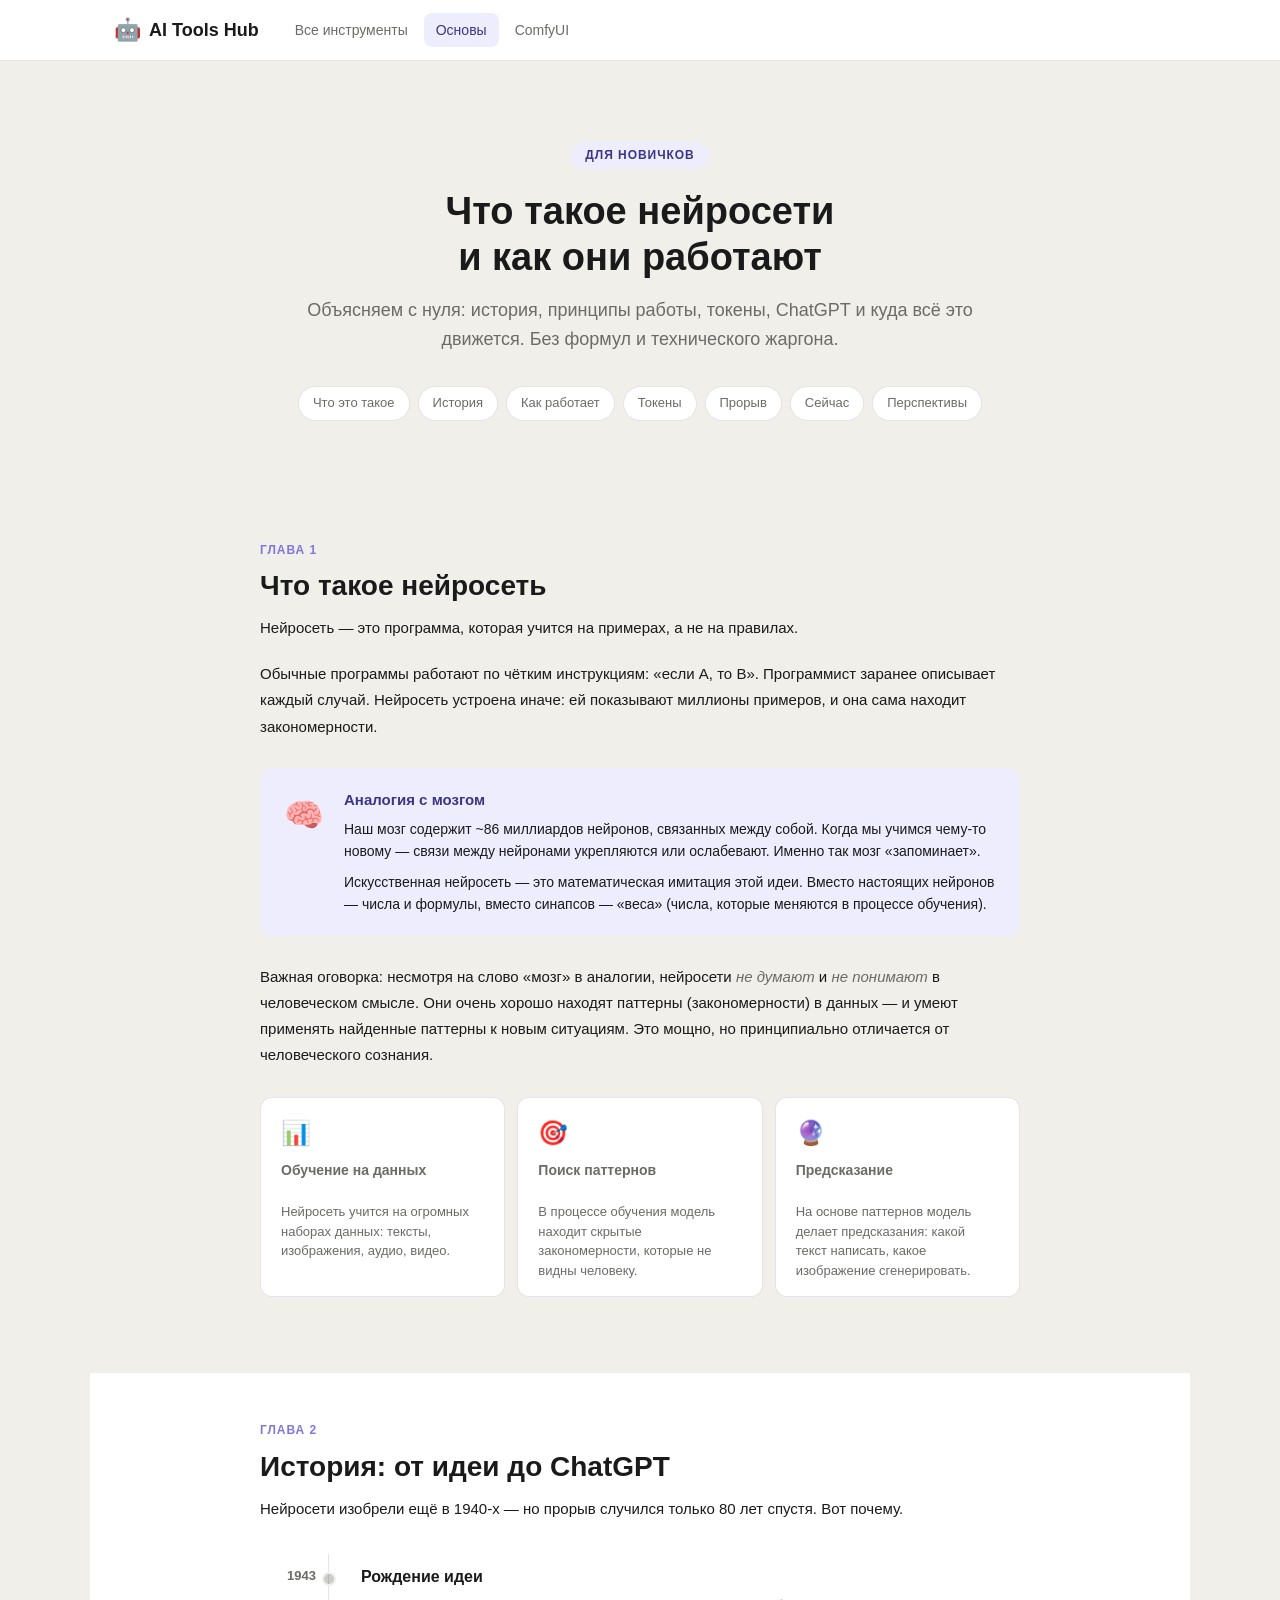
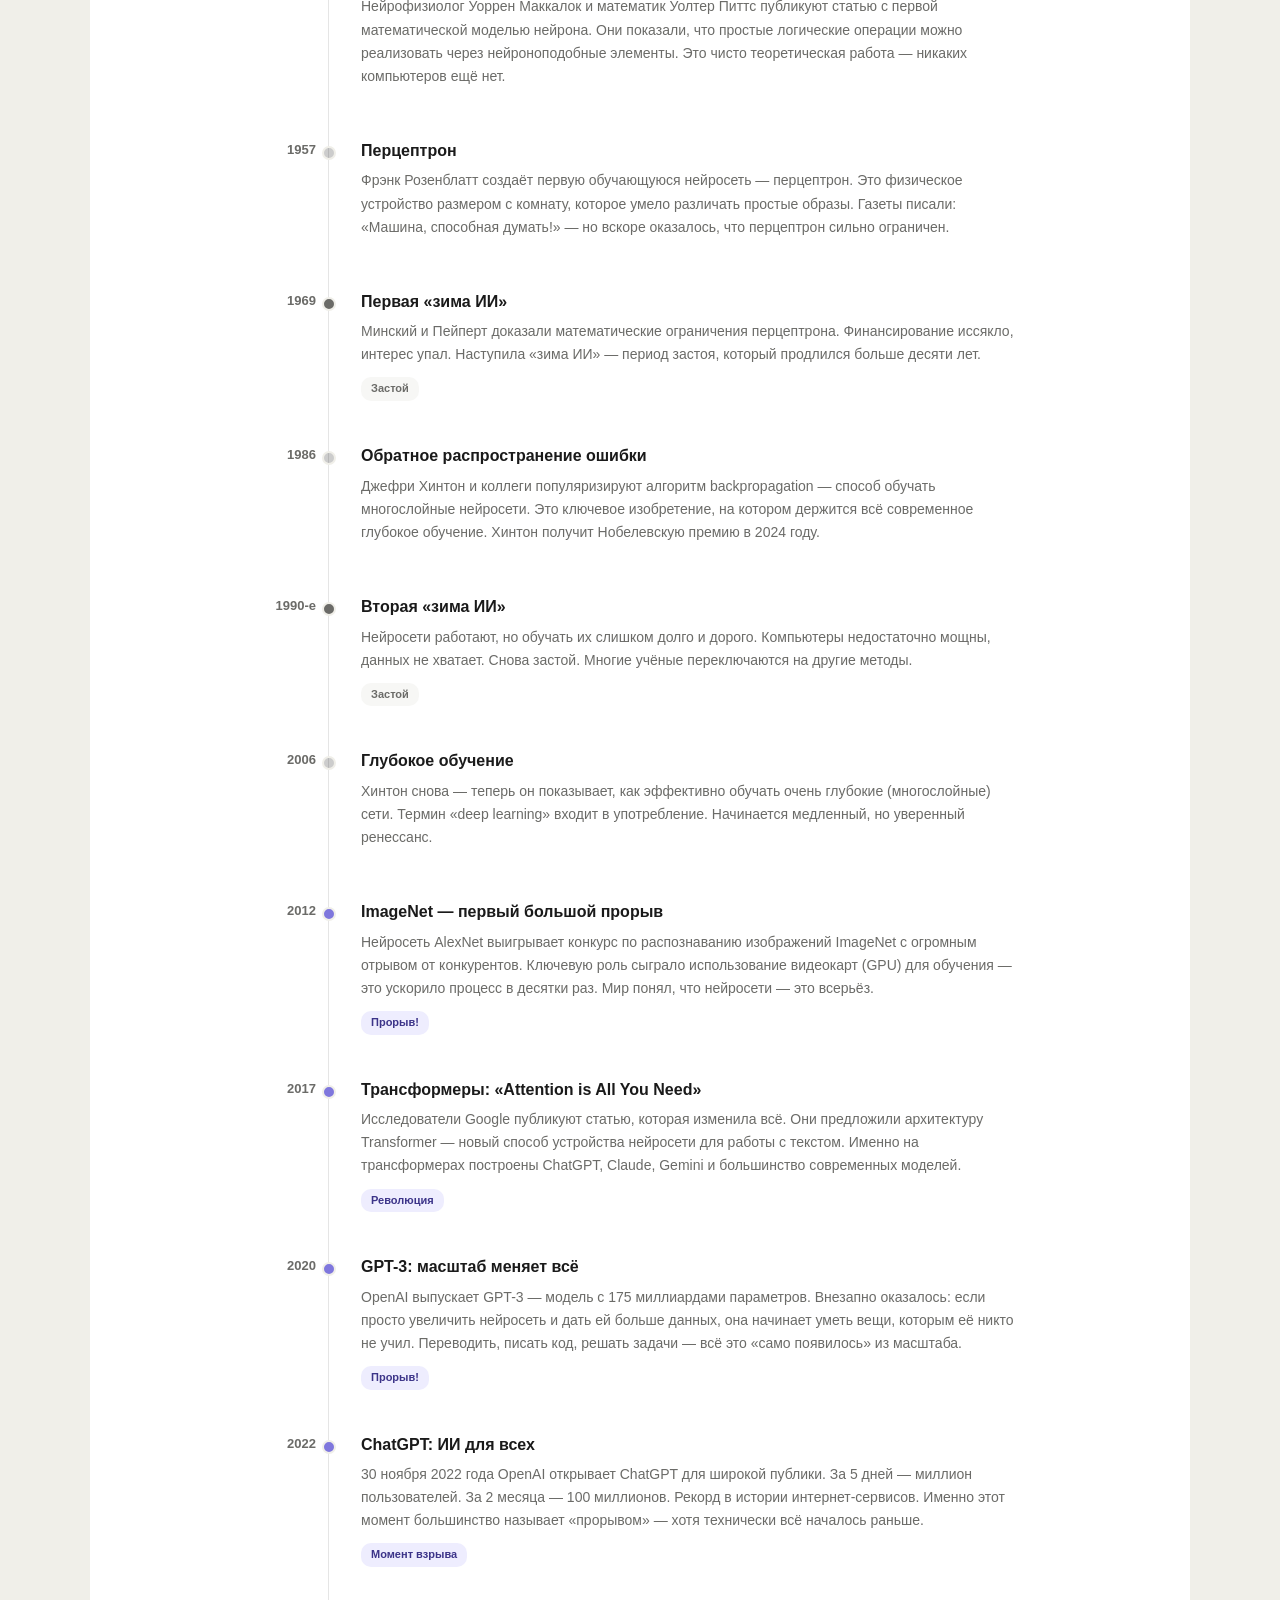
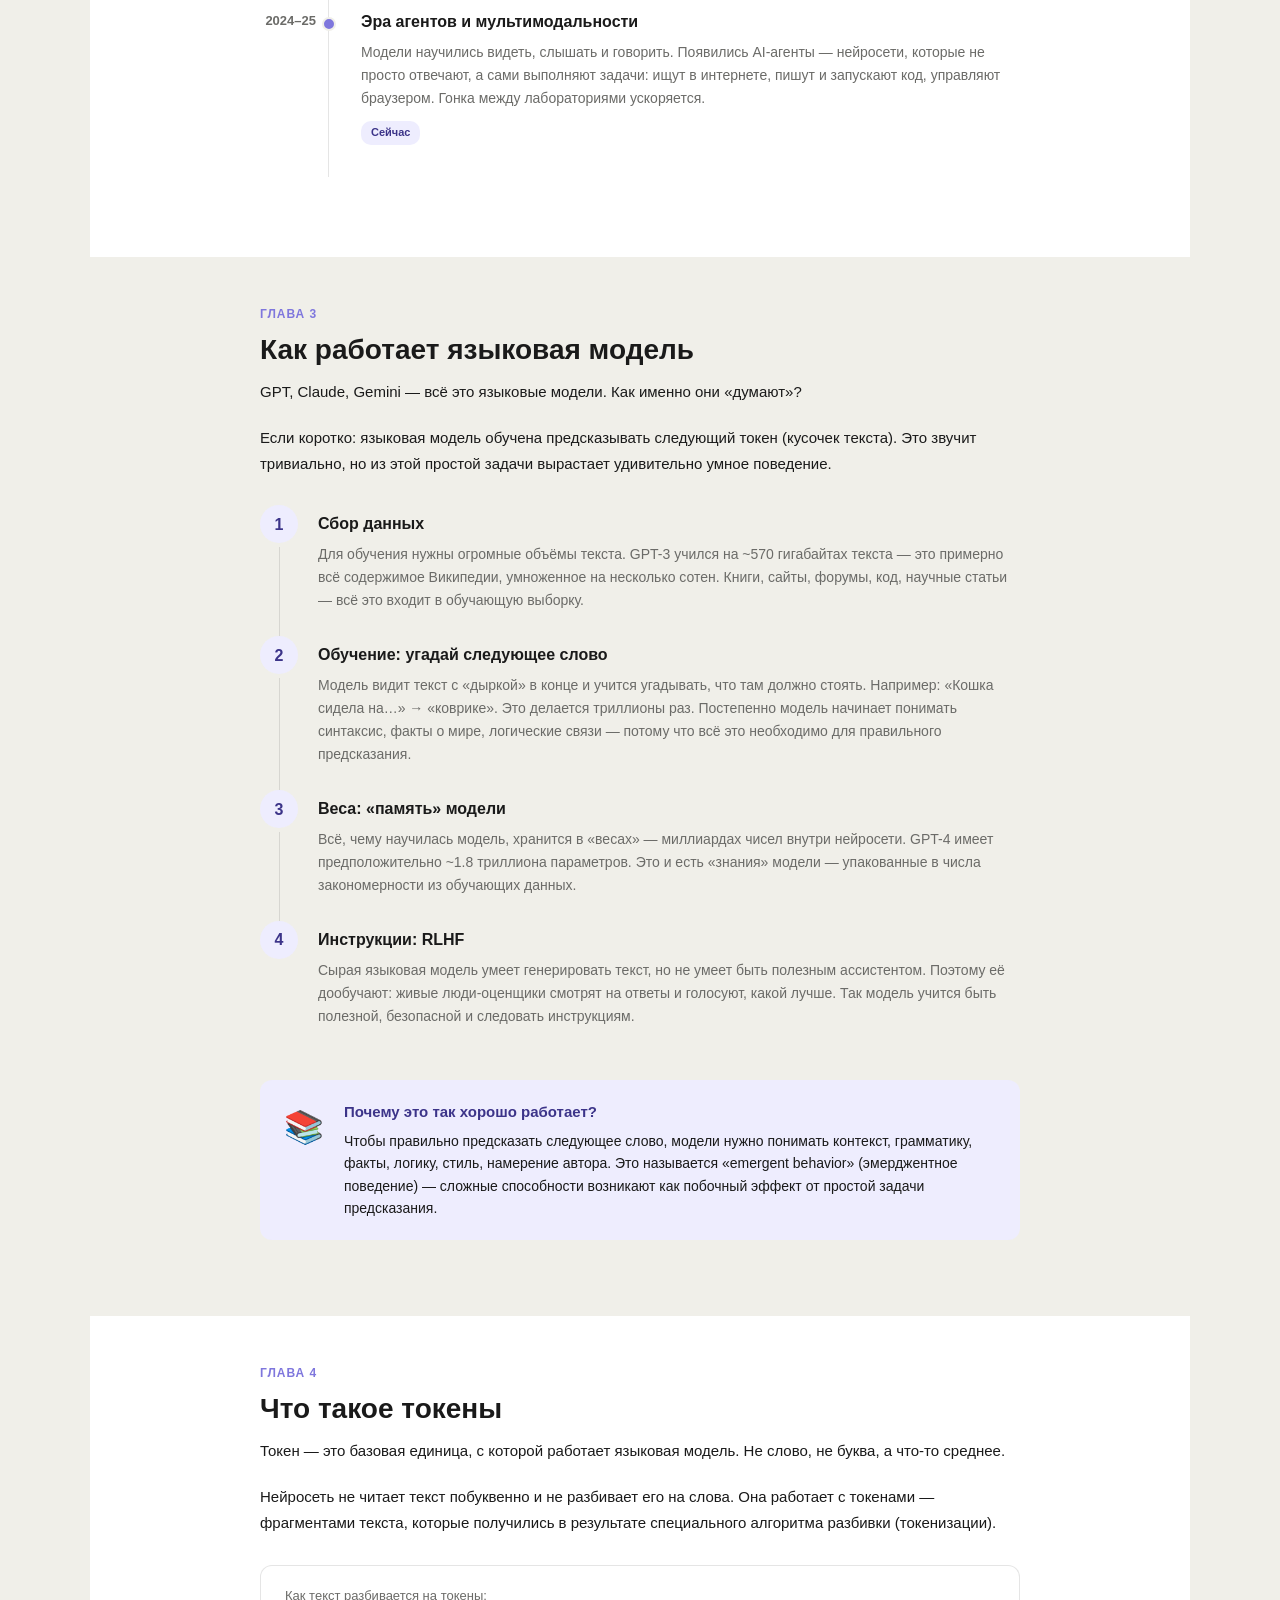
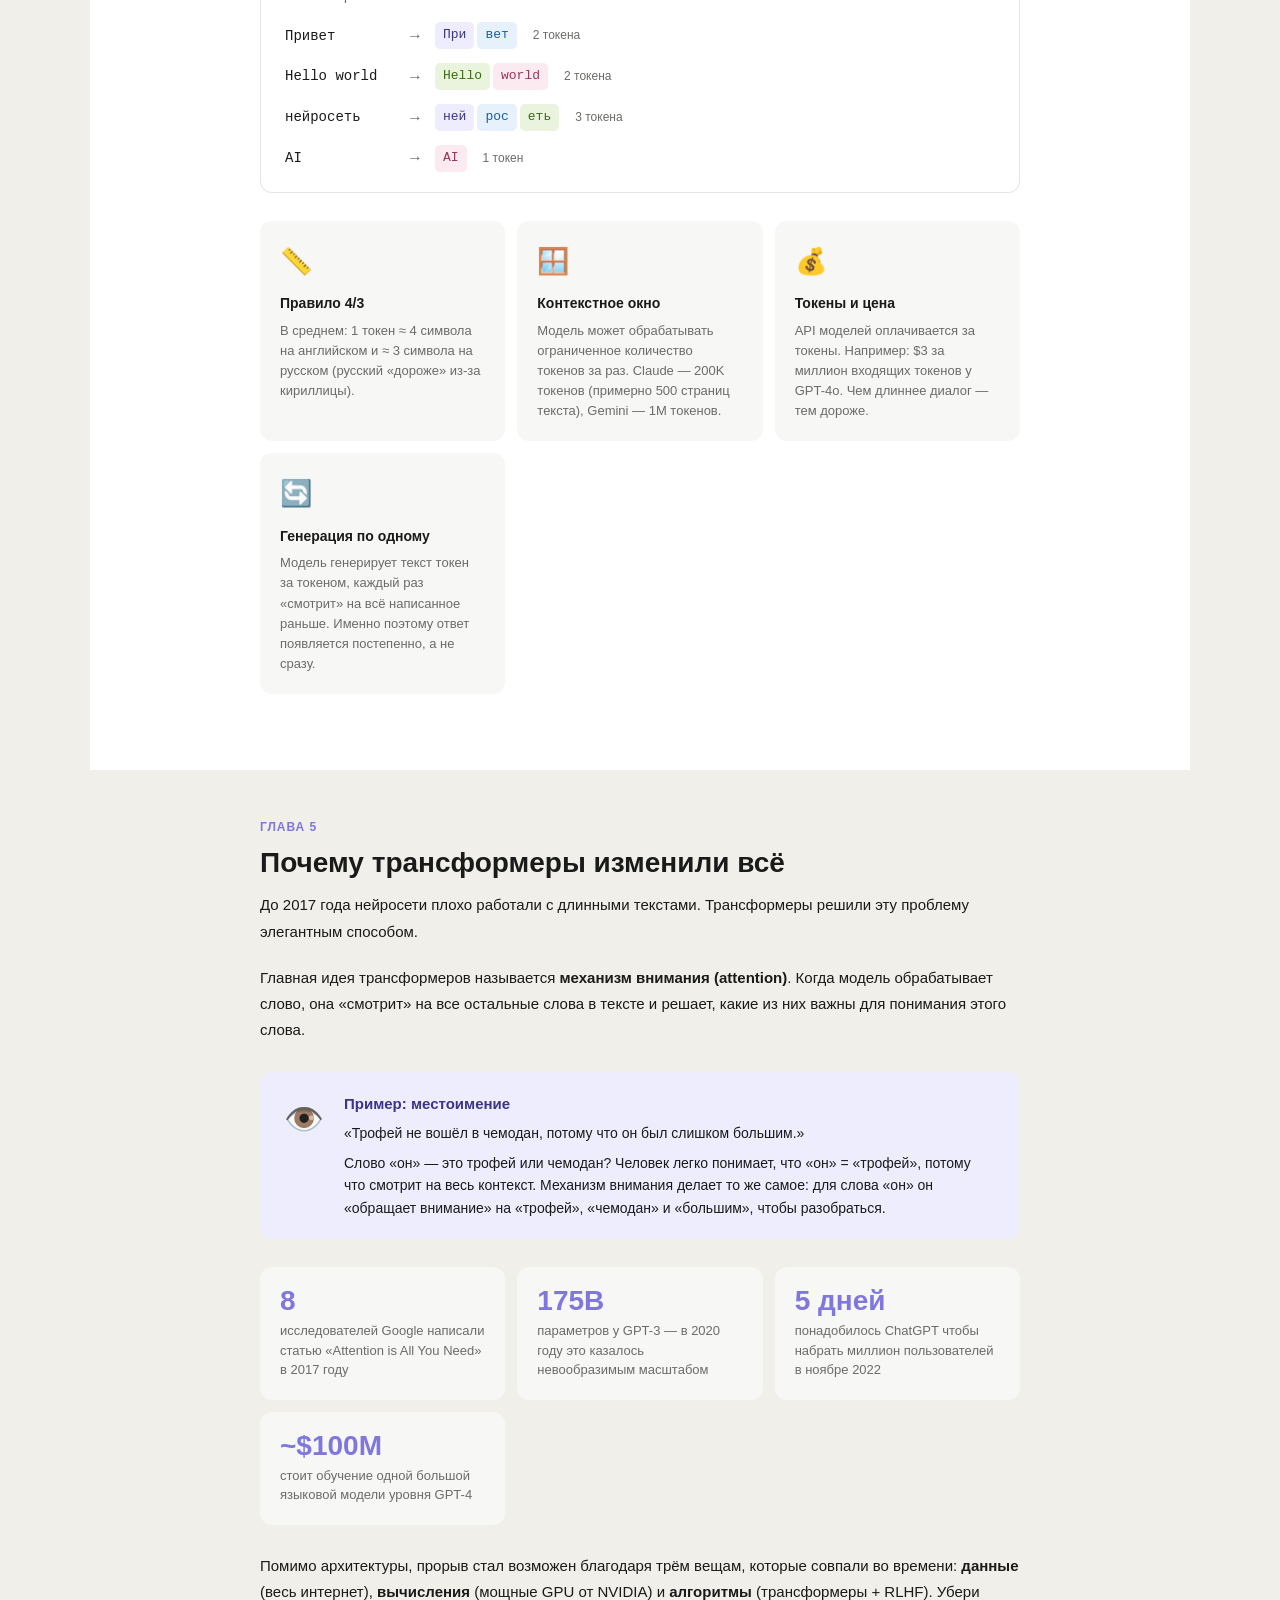
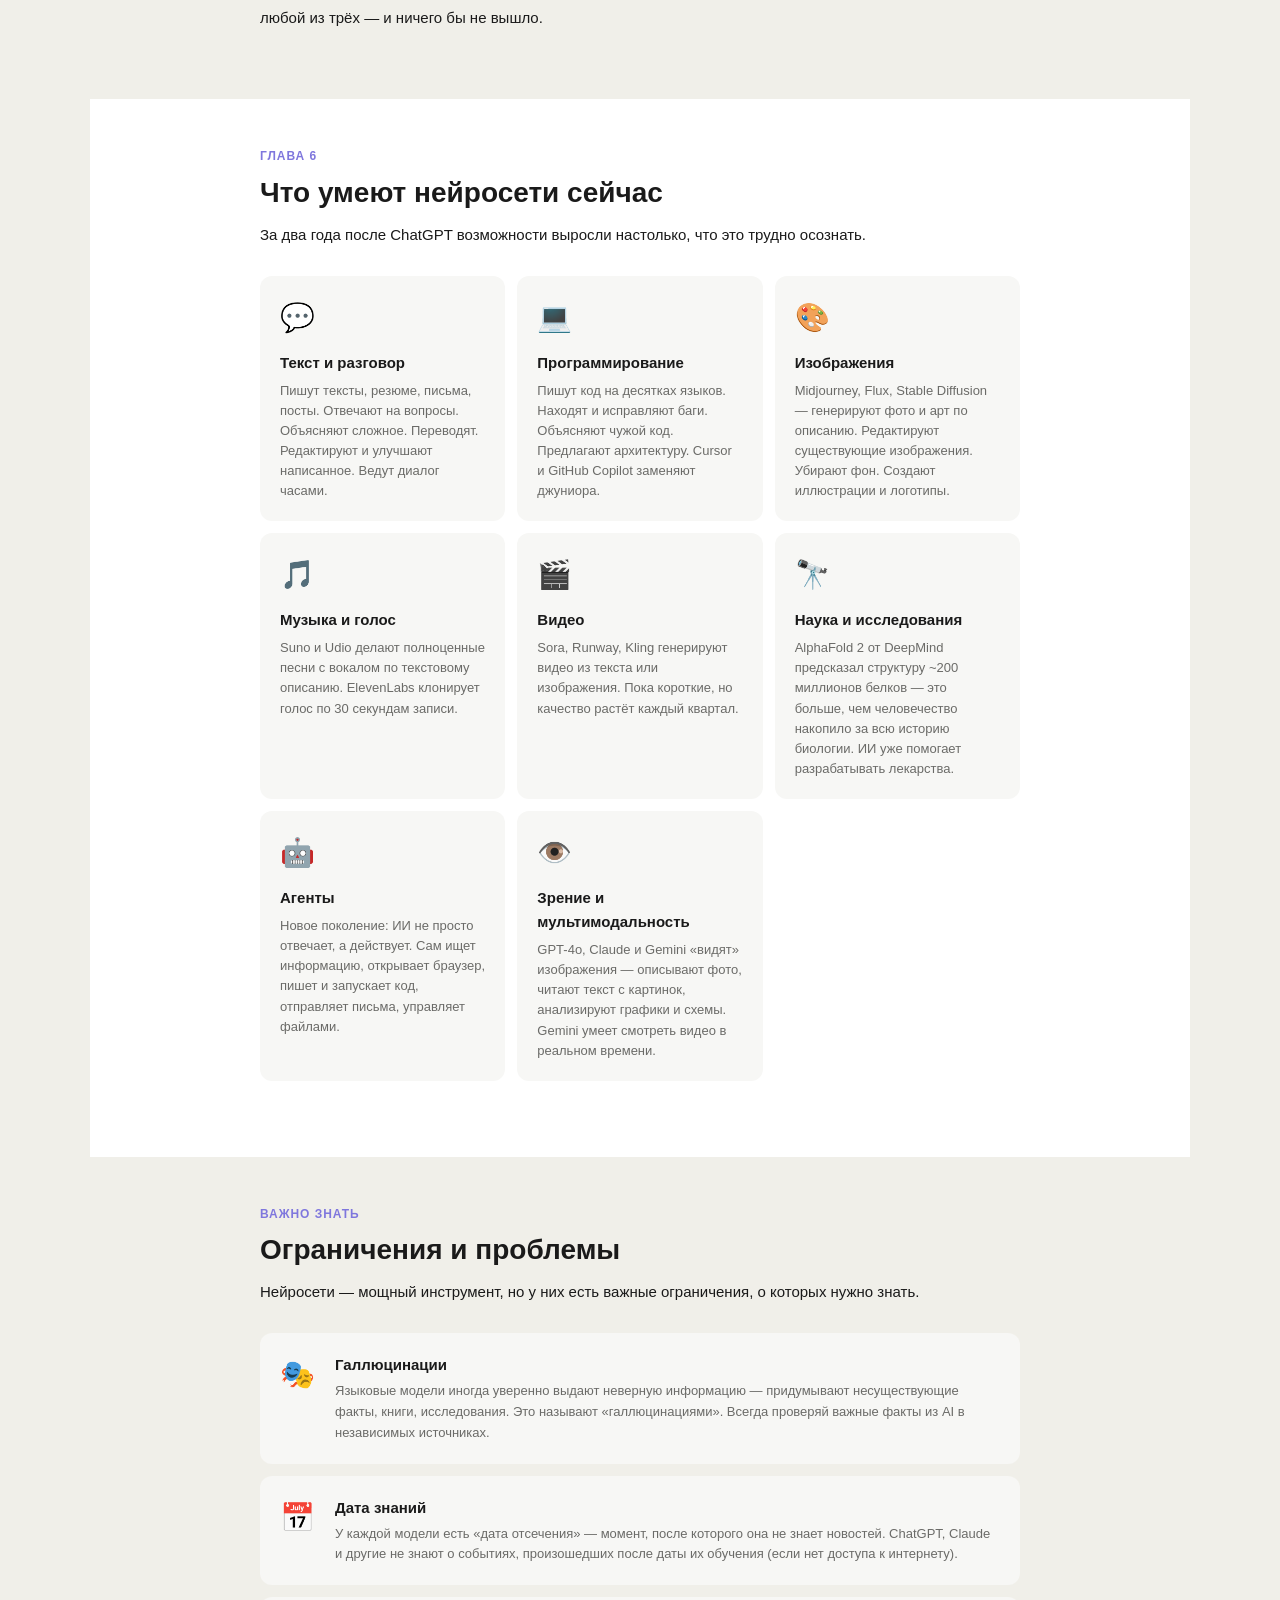
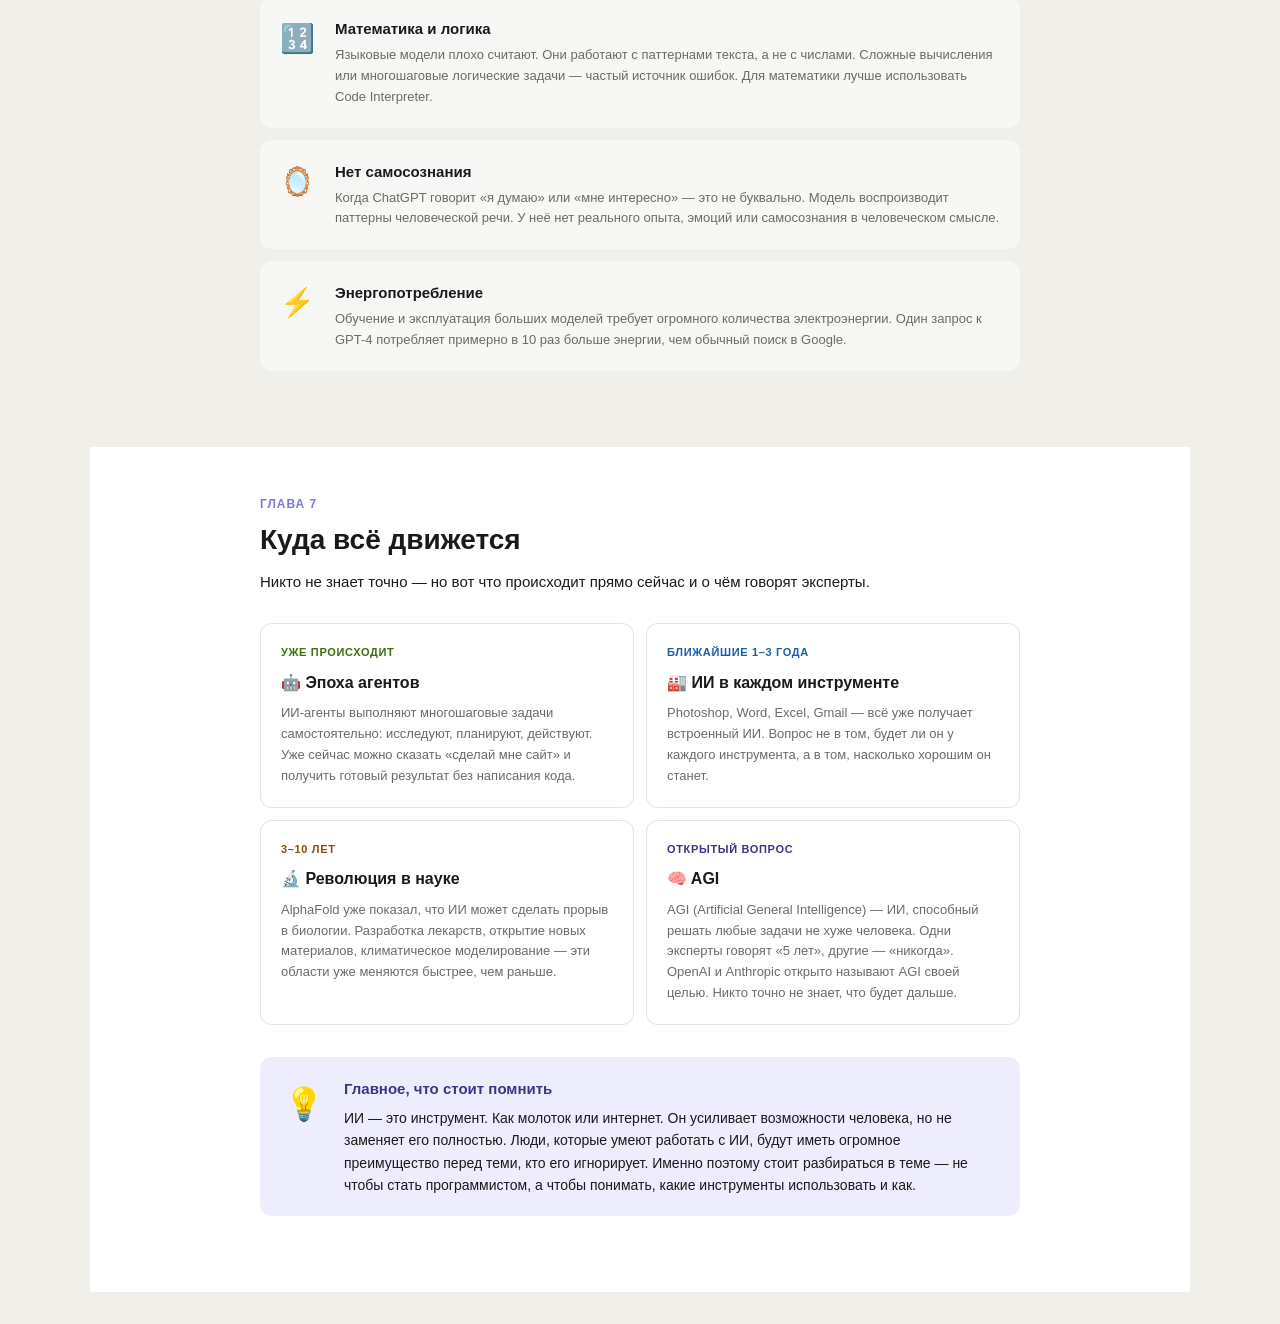
==== basics.html @ 37b0d973 "feat: раздел Основы нейросетей — история, токены, как работает, перспективы" ====
<!DOCTYPE html>
<html lang="ru">
<head>
  <meta charset="UTF-8">
  <meta name="viewport" content="width=device-width, initial-scale=1.0">
  <title>Основы нейросетей — для новичков | AI Tools Hub</title>
  <meta name="description" content="Что такое нейросети, как они работают, история AI и перспективы. Объясняем просто и понятно, без технического жаргона.">
  <link rel="stylesheet" href="css/style.css">
  <link rel="stylesheet" href="css/basics.css">
  <link rel="icon" href="data:image/svg+xml,<svg xmlns='http://www.w3.org/2000/svg' viewBox='0 0 100 100'><text y='.9em' font-size='90'>🤖</text></svg>">
</head>
<body>

<header class="site-header">
  <div class="header-inner">
    <a href="index.html" class="logo"><span>🤖</span> AI Tools Hub</a>
    <nav class="nav">
      <a href="index.html">Все инструменты</a>
      <a href="basics.html" class="active">Основы</a>
      <a href="comfyui.html">ComfyUI</a>
    </nav>
  </div>
</header>

<main class="page">

  <!-- Hero -->
  <div class="basics-hero">
    <div class="basics-hero-label">Для новичков</div>
    <h1>Что такое нейросети<br>и как они работают</h1>
    <p>Объясняем с нуля: история, принципы работы, токены, ChatGPT и куда всё это движется. Без формул и технического жаргона.</p>
    <div class="basics-hero-nav">
      <a href="#what">Что это такое</a>
      <a href="#history">История</a>
      <a href="#how">Как работает</a>
      <a href="#tokens">Токены</a>
      <a href="#breakthrough">Прорыв</a>
      <a href="#now">Сейчас</a>
      <a href="#future">Перспективы</a>
    </div>
  </div>

  <!-- Что такое нейросеть -->
  <section class="basics-section" id="what">
    <div class="basics-section-inner">
      <div class="section-eyebrow">Глава 1</div>
      <h2>Что такое нейросеть</h2>

      <p class="lead">Нейросеть — это программа, которая учится на примерах, а не на правилах.</p>

      <p>Обычные программы работают по чётким инструкциям: «если A, то B». Программист заранее описывает каждый случай. Нейросеть устроена иначе: ей показывают миллионы примеров, и она сама находит закономерности.</p>

      <div class="analogy-box">
        <div class="analogy-icon">🧠</div>
        <div>
          <strong>Аналогия с мозгом</strong>
          <p>Наш мозг содержит ~86 миллиардов нейронов, связанных между собой. Когда мы учимся чему-то новому — связи между нейронами укрепляются или ослабевают. Именно так мозг «запоминает».</p>
          <p>Искусственная нейросеть — это математическая имитация этой идеи. Вместо настоящих нейронов — числа и формулы, вместо синапсов — «веса» (числа, которые меняются в процессе обучения).</p>
        </div>
      </div>

      <p>Важная оговорка: несмотря на слово «мозг» в аналогии, нейросети <em>не думают</em> и <em>не понимают</em> в человеческом смысле. Они очень хорошо находят паттерны (закономерности) в данных — и умеют применять найденные паттерны к новым ситуациям. Это мощно, но принципиально отличается от человеческого сознания.</p>

      <div class="key-points">
        <div class="key-point">
          <span class="kp-icon">📊</span>
          <div><strong>Обучение на данных</strong><br>Нейросеть учится на огромных наборах данных: тексты, изображения, аудио, видео.</div>
        </div>
        <div class="key-point">
          <span class="kp-icon">🎯</span>
          <div><strong>Поиск паттернов</strong><br>В процессе обучения модель находит скрытые закономерности, которые не видны человеку.</div>
        </div>
        <div class="key-point">
          <span class="kp-icon">🔮</span>
          <div><strong>Предсказание</strong><br>На основе паттернов модель делает предсказания: какой текст написать, какое изображение сгенерировать.</div>
        </div>
      </div>
    </div>
  </section>

  <!-- История -->
  <section class="basics-section basics-section-alt" id="history">
    <div class="basics-section-inner">
      <div class="section-eyebrow">Глава 2</div>
      <h2>История: от идеи до ChatGPT</h2>
      <p class="lead">Нейросети изобрели ещё в 1940-х — но прорыв случился только 80 лет спустя. Вот почему.</p>

      <div class="timeline">

        <div class="tl-item">
          <div class="tl-year">1943</div>
          <div class="tl-dot"></div>
          <div class="tl-content">
            <h3>Рождение идеи</h3>
            <p>Нейрофизиолог Уоррен Маккалок и математик Уолтер Питтс публикуют статью с первой математической моделью нейрона. Они показали, что простые логические операции можно реализовать через нейроноподобные элементы. Это чисто теоретическая работа — никаких компьютеров ещё нет.</p>
          </div>
        </div>

        <div class="tl-item">
          <div class="tl-year">1957</div>
          <div class="tl-dot"></div>
          <div class="tl-content">
            <h3>Перцептрон</h3>
            <p>Фрэнк Розенблатт создаёт первую обучающуюся нейросеть — перцептрон. Это физическое устройство размером с комнату, которое умело различать простые образы. Газеты писали: «Машина, способная думать!» — но вскоре оказалось, что перцептрон сильно ограничен.</p>
          </div>
        </div>

        <div class="tl-item">
          <div class="tl-year">1969</div>
          <div class="tl-dot tl-dot-dark"></div>
          <div class="tl-content">
            <h3>Первая «зима ИИ»</h3>
            <p>Минский и Пейперт доказали математические ограничения перцептрона. Финансирование иссякло, интерес упал. Наступила «зима ИИ» — период застоя, который продлился больше десяти лет.</p>
            <div class="tl-badge tl-badge-dark">Застой</div>
          </div>
        </div>

        <div class="tl-item">
          <div class="tl-year">1986</div>
          <div class="tl-dot"></div>
          <div class="tl-content">
            <h3>Обратное распространение ошибки</h3>
            <p>Джефри Хинтон и коллеги популяризируют алгоритм backpropagation — способ обучать многослойные нейросети. Это ключевое изобретение, на котором держится всё современное глубокое обучение. Хинтон получит Нобелевскую премию в 2024 году.</p>
          </div>
        </div>

        <div class="tl-item">
          <div class="tl-year">1990-е</div>
          <div class="tl-dot tl-dot-dark"></div>
          <div class="tl-content">
            <h3>Вторая «зима ИИ»</h3>
            <p>Нейросети работают, но обучать их слишком долго и дорого. Компьютеры недостаточно мощны, данных не хватает. Снова застой. Многие учёные переключаются на другие методы.</p>
            <div class="tl-badge tl-badge-dark">Застой</div>
          </div>
        </div>

        <div class="tl-item">
          <div class="tl-year">2006</div>
          <div class="tl-dot"></div>
          <div class="tl-content">
            <h3>Глубокое обучение</h3>
            <p>Хинтон снова — теперь он показывает, как эффективно обучать очень глубокие (многослойные) сети. Термин «deep learning» входит в употребление. Начинается медленный, но уверенный ренессанс.</p>
          </div>
        </div>

        <div class="tl-item">
          <div class="tl-year">2012</div>
          <div class="tl-dot tl-dot-bright"></div>
          <div class="tl-content">
            <h3>ImageNet — первый большой прорыв</h3>
            <p>Нейросеть AlexNet выигрывает конкурс по распознаванию изображений ImageNet с огромным отрывом от конкурентов. Ключевую роль сыграло использование видеокарт (GPU) для обучения — это ускорило процесс в десятки раз. Мир понял, что нейросети — это всерьёз.</p>
            <div class="tl-badge tl-badge-bright">Прорыв!</div>
          </div>
        </div>

        <div class="tl-item">
          <div class="tl-year">2017</div>
          <div class="tl-dot tl-dot-bright"></div>
          <div class="tl-content">
            <h3>Трансформеры: «Attention is All You Need»</h3>
            <p>Исследователи Google публикуют статью, которая изменила всё. Они предложили архитектуру Transformer — новый способ устройства нейросети для работы с текстом. Именно на трансформерах построены ChatGPT, Claude, Gemini и большинство современных моделей.</p>
            <div class="tl-badge tl-badge-bright">Революция</div>
          </div>
        </div>

        <div class="tl-item">
          <div class="tl-year">2020</div>
          <div class="tl-dot tl-dot-bright"></div>
          <div class="tl-content">
            <h3>GPT-3: масштаб меняет всё</h3>
            <p>OpenAI выпускает GPT-3 — модель с 175 миллиардами параметров. Внезапно оказалось: если просто увеличить нейросеть и дать ей больше данных, она начинает уметь вещи, которым её никто не учил. Переводить, писать код, решать задачи — всё это «само появилось» из масштаба.</p>
            <div class="tl-badge tl-badge-bright">Прорыв!</div>
          </div>
        </div>

        <div class="tl-item">
          <div class="tl-year">2022</div>
          <div class="tl-dot tl-dot-bright"></div>
          <div class="tl-content">
            <h3>ChatGPT: ИИ для всех</h3>
            <p>30 ноября 2022 года OpenAI открывает ChatGPT для широкой публики. За 5 дней — миллион пользователей. За 2 месяца — 100 миллионов. Рекорд в истории интернет-сервисов. Именно этот момент большинство называет «прорывом» — хотя технически всё началось раньше.</p>
            <div class="tl-badge tl-badge-bright">Момент взрыва</div>
          </div>
        </div>

        <div class="tl-item">
          <div class="tl-year">2024–25</div>
          <div class="tl-dot tl-dot-bright"></div>
          <div class="tl-content">
            <h3>Эра агентов и мультимодальности</h3>
            <p>Модели научились видеть, слышать и говорить. Появились AI-агенты — нейросети, которые не просто отвечают, а сами выполняют задачи: ищут в интернете, пишут и запускают код, управляют браузером. Гонка между лабораториями ускоряется.</p>
            <div class="tl-badge tl-badge-bright">Сейчас</div>
          </div>
        </div>

      </div>
    </div>
  </section>

  <!-- Как работает -->
  <section class="basics-section" id="how">
    <div class="basics-section-inner">
      <div class="section-eyebrow">Глава 3</div>
      <h2>Как работает языковая модель</h2>
      <p class="lead">GPT, Claude, Gemini — всё это языковые модели. Как именно они «думают»?</p>

      <p>Если коротко: языковая модель обучена предсказывать следующий токен (кусочек текста). Это звучит тривиально, но из этой простой задачи вырастает удивительно умное поведение.</p>

      <div class="how-steps">
        <div class="how-step">
          <div class="how-step-num">1</div>
          <div class="how-step-body">
            <h3>Сбор данных</h3>
            <p>Для обучения нужны огромные объёмы текста. GPT-3 учился на ~570 гигабайтах текста — это примерно всё содержимое Википедии, умноженное на несколько сотен. Книги, сайты, форумы, код, научные статьи — всё это входит в обучающую выборку.</p>
          </div>
        </div>
        <div class="how-step">
          <div class="how-step-num">2</div>
          <div class="how-step-body">
            <h3>Обучение: угадай следующее слово</h3>
            <p>Модель видит текст с «дыркой» в конце и учится угадывать, что там должно стоять. Например: «Кошка сидела на…» → «коврике». Это делается триллионы раз. Постепенно модель начинает понимать синтаксис, факты о мире, логические связи — потому что всё это необходимо для правильного предсказания.</p>
          </div>
        </div>
        <div class="how-step">
          <div class="how-step-num">3</div>
          <div class="how-step-body">
            <h3>Веса: «память» модели</h3>
            <p>Всё, чему научилась модель, хранится в «весах» — миллиардах чисел внутри нейросети. GPT-4 имеет предположительно ~1.8 триллиона параметров. Это и есть «знания» модели — упакованные в числа закономерности из обучающих данных.</p>
          </div>
        </div>
        <div class="how-step">
          <div class="how-step-num">4</div>
          <div class="how-step-body">
            <h3>Инструкции: RLHF</h3>
            <p>Сырая языковая модель умеет генерировать текст, но не умеет быть полезным ассистентом. Поэтому её дообучают: живые люди-оценщики смотрят на ответы и голосуют, какой лучше. Так модель учится быть полезной, безопасной и следовать инструкциям.</p>
          </div>
        </div>
      </div>

      <div class="analogy-box">
        <div class="analogy-icon">📚</div>
        <div>
          <strong>Почему это так хорошо работает?</strong>
          <p>Чтобы правильно предсказать следующее слово, модели нужно понимать контекст, грамматику, факты, логику, стиль, намерение автора. Это называется «emergent behavior» (эмерджентное поведение) — сложные способности возникают как побочный эффект от простой задачи предсказания.</p>
        </div>
      </div>
    </div>
  </section>

  <!-- Токены -->
  <section class="basics-section basics-section-alt" id="tokens">
    <div class="basics-section-inner">
      <div class="section-eyebrow">Глава 4</div>
      <h2>Что такое токены</h2>
      <p class="lead">Токен — это базовая единица, с которой работает языковая модель. Не слово, не буква, а что-то среднее.</p>

      <p>Нейросеть не читает текст побуквенно и не разбивает его на слова. Она работает с токенами — фрагментами текста, которые получились в результате специального алгоритма разбивки (токенизации).</p>

      <div class="token-demo">
        <div class="token-demo-label">Как текст разбивается на токены:</div>
        <div class="token-examples">
          <div class="token-example">
            <div class="token-text">Привет</div>
            <div class="token-arrow">→</div>
            <div class="tokens-row">
              <span class="token t1">При</span><span class="token t2">вет</span>
            </div>
            <div class="token-count">2 токена</div>
          </div>
          <div class="token-example">
            <div class="token-text">Hello world</div>
            <div class="token-arrow">→</div>
            <div class="tokens-row">
              <span class="token t3">Hello</span><span class="token t4"> world</span>
            </div>
            <div class="token-count">2 токена</div>
          </div>
          <div class="token-example">
            <div class="token-text">нейросеть</div>
            <div class="token-arrow">→</div>
            <div class="tokens-row">
              <span class="token t1">ней</span><span class="token t2">рос</span><span class="token t3">еть</span>
            </div>
            <div class="token-count">3 токена</div>
          </div>
          <div class="token-example">
            <div class="token-text">AI</div>
            <div class="token-arrow">→</div>
            <div class="tokens-row">
              <span class="token t4">AI</span>
            </div>
            <div class="token-count">1 токен</div>
          </div>
        </div>
      </div>

      <div class="facts-grid">
        <div class="fact-card">
          <div class="fact-icon">📏</div>
          <h3>Правило 4/3</h3>
          <p>В среднем: 1 токен ≈ 4 символа на английском и ≈ 3 символа на русском (русский «дороже» из-за кириллицы).</p>
        </div>
        <div class="fact-card">
          <div class="fact-icon">🪟</div>
          <h3>Контекстное окно</h3>
          <p>Модель может обрабатывать ограниченное количество токенов за раз. Claude — 200K токенов (примерно 500 страниц текста), Gemini — 1M токенов.</p>
        </div>
        <div class="fact-card">
          <div class="fact-icon">💰</div>
          <h3>Токены и цена</h3>
          <p>API моделей оплачивается за токены. Например: $3 за миллион входящих токенов у GPT-4o. Чем длиннее диалог — тем дороже.</p>
        </div>
        <div class="fact-card">
          <div class="fact-icon">🔄</div>
          <h3>Генерация по одному</h3>
          <p>Модель генерирует текст токен за токеном, каждый раз «смотрит» на всё написанное раньше. Именно поэтому ответ появляется постепенно, а не сразу.</p>
        </div>
      </div>
    </div>
  </section>

  <!-- Прорыв: трансформеры -->
  <section class="basics-section" id="breakthrough">
    <div class="basics-section-inner">
      <div class="section-eyebrow">Глава 5</div>
      <h2>Почему трансформеры изменили всё</h2>
      <p class="lead">До 2017 года нейросети плохо работали с длинными текстами. Трансформеры решили эту проблему элегантным способом.</p>

      <p>Главная идея трансформеров называется <strong>механизм внимания (attention)</strong>. Когда модель обрабатывает слово, она «смотрит» на все остальные слова в тексте и решает, какие из них важны для понимания этого слова.</p>

      <div class="analogy-box">
        <div class="analogy-icon">👁️</div>
        <div>
          <strong>Пример: местоимение</strong>
          <p>«Трофей не вошёл в чемодан, потому что он был слишком большим.»</p>
          <p>Слово «он» — это трофей или чемодан? Человек легко понимает, что «он» = «трофей», потому что смотрит на весь контекст. Механизм внимания делает то же самое: для слова «он» он «обращает внимание» на «трофей», «чемодан» и «большим», чтобы разобраться.</p>
        </div>
      </div>

      <div class="breakthrough-facts">
        <div class="bf-item">
          <span class="bf-num">8</span>
          <span class="bf-label">исследователей Google написали статью «Attention is All You Need» в 2017 году</span>
        </div>
        <div class="bf-item">
          <span class="bf-num">175B</span>
          <span class="bf-label">параметров у GPT-3 — в 2020 году это казалось невообразимым масштабом</span>
        </div>
        <div class="bf-item">
          <span class="bf-num">5 дней</span>
          <span class="bf-label">понадобилось ChatGPT чтобы набрать миллион пользователей в ноябре 2022</span>
        </div>
        <div class="bf-item">
          <span class="bf-num">~$100M</span>
          <span class="bf-label">стоит обучение одной большой языковой модели уровня GPT-4</span>
        </div>
      </div>

      <p>Помимо архитектуры, прорыв стал возможен благодаря трём вещам, которые совпали во времени: <strong>данные</strong> (весь интернет), <strong>вычисления</strong> (мощные GPU от NVIDIA) и <strong>алгоритмы</strong> (трансформеры + RLHF). Убери любой из трёх — и ничего бы не вышло.</p>
    </div>
  </section>

  <!-- Сейчас -->
  <section class="basics-section basics-section-alt" id="now">
    <div class="basics-section-inner">
      <div class="section-eyebrow">Глава 6</div>
      <h2>Что умеют нейросети сейчас</h2>
      <p class="lead">За два года после ChatGPT возможности выросли настолько, что это трудно осознать.</p>

      <div class="capabilities-grid">
        <div class="capability-card">
          <div class="cap-icon">💬</div>
          <h3>Текст и разговор</h3>
          <p>Пишут тексты, резюме, письма, посты. Отвечают на вопросы. Объясняют сложное. Переводят. Редактируют и улучшают написанное. Ведут диалог часами.</p>
        </div>
        <div class="capability-card">
          <div class="cap-icon">💻</div>
          <h3>Программирование</h3>
          <p>Пишут код на десятках языков. Находят и исправляют баги. Объясняют чужой код. Предлагают архитектуру. Cursor и GitHub Copilot заменяют джуниора.</p>
        </div>
        <div class="capability-card">
          <div class="cap-icon">🎨</div>
          <h3>Изображения</h3>
          <p>Midjourney, Flux, Stable Diffusion — генерируют фото и арт по описанию. Редактируют существующие изображения. Убирают фон. Создают иллюстрации и логотипы.</p>
        </div>
        <div class="capability-card">
          <div class="cap-icon">🎵</div>
          <h3>Музыка и голос</h3>
          <p>Suno и Udio делают полноценные песни с вокалом по текстовому описанию. ElevenLabs клонирует голос по 30 секундам записи.</p>
        </div>
        <div class="capability-card">
          <div class="cap-icon">🎬</div>
          <h3>Видео</h3>
          <p>Sora, Runway, Kling генерируют видео из текста или изображения. Пока короткие, но качество растёт каждый квартал.</p>
        </div>
        <div class="capability-card">
          <div class="cap-icon">🔭</div>
          <h3>Наука и исследования</h3>
          <p>AlphaFold 2 от DeepMind предсказал структуру ~200 миллионов белков — это больше, чем человечество накопило за всю историю биологии. ИИ уже помогает разрабатывать лекарства.</p>
        </div>
        <div class="capability-card">
          <div class="cap-icon">🤖</div>
          <h3>Агенты</h3>
          <p>Новое поколение: ИИ не просто отвечает, а действует. Сам ищет информацию, открывает браузер, пишет и запускает код, отправляет письма, управляет файлами.</p>
        </div>
        <div class="capability-card">
          <div class="cap-icon">👁️</div>
          <h3>Зрение и мультимодальность</h3>
          <p>GPT-4o, Claude и Gemini «видят» изображения — описывают фото, читают текст с картинок, анализируют графики и схемы. Gemini умеет смотреть видео в реальном времени.</p>
        </div>
      </div>
    </div>
  </section>

  <!-- Ограничения -->
  <section class="basics-section" id="limits">
    <div class="basics-section-inner">
      <div class="section-eyebrow">Важно знать</div>
      <h2>Ограничения и проблемы</h2>
      <p class="lead">Нейросети — мощный инструмент, но у них есть важные ограничения, о которых нужно знать.</p>

      <div class="limits-list">
        <div class="limit-item">
          <div class="limit-icon">🎭</div>
          <div>
            <h3>Галлюцинации</h3>
            <p>Языковые модели иногда уверенно выдают неверную информацию — придумывают несуществующие факты, книги, исследования. Это называют «галлюцинациями». Всегда проверяй важные факты из AI в независимых источниках.</p>
          </div>
        </div>
        <div class="limit-item">
          <div class="limit-icon">📅</div>
          <div>
            <h3>Дата знаний</h3>
            <p>У каждой модели есть «дата отсечения» — момент, после которого она не знает новостей. ChatGPT, Claude и другие не знают о событиях, произошедших после даты их обучения (если нет доступа к интернету).</p>
          </div>
        </div>
        <div class="limit-item">
          <div class="limit-icon">🔢</div>
          <div>
            <h3>Математика и логика</h3>
            <p>Языковые модели плохо считают. Они работают с паттернами текста, а не с числами. Сложные вычисления или многошаговые логические задачи — частый источник ошибок. Для математики лучше использовать Code Interpreter.</p>
          </div>
        </div>
        <div class="limit-item">
          <div class="limit-icon">🪞</div>
          <div>
            <h3>Нет самосознания</h3>
            <p>Когда ChatGPT говорит «я думаю» или «мне интересно» — это не буквально. Модель воспроизводит паттерны человеческой речи. У неё нет реального опыта, эмоций или самосознания в человеческом смысле.</p>
          </div>
        </div>
        <div class="limit-item">
          <div class="limit-icon">⚡</div>
          <div>
            <h3>Энергопотребление</h3>
            <p>Обучение и эксплуатация больших моделей требует огромного количества электроэнергии. Один запрос к GPT-4 потребляет примерно в 10 раз больше энергии, чем обычный поиск в Google.</p>
          </div>
        </div>
      </div>
    </div>
  </section>

  <!-- Перспективы -->
  <section class="basics-section basics-section-alt" id="future">
    <div class="basics-section-inner">
      <div class="section-eyebrow">Глава 7</div>
      <h2>Куда всё движется</h2>
      <p class="lead">Никто не знает точно — но вот что происходит прямо сейчас и о чём говорят эксперты.</p>

      <div class="future-grid">
        <div class="future-card future-now">
          <div class="future-label">Уже происходит</div>
          <h3>🤖 Эпоха агентов</h3>
          <p>ИИ-агенты выполняют многошаговые задачи самостоятельно: исследуют, планируют, действуют. Уже сейчас можно сказать «сделай мне сайт» и получить готовый результат без написания кода.</p>
        </div>
        <div class="future-card future-near">
          <div class="future-label">Ближайшие 1–3 года</div>
          <h3>🏭 ИИ в каждом инструменте</h3>
          <p>Photoshop, Word, Excel, Gmail — всё уже получает встроенный ИИ. Вопрос не в том, будет ли он у каждого инструмента, а в том, насколько хорошим он станет.</p>
        </div>
        <div class="future-card future-mid">
          <div class="future-label">3–10 лет</div>
          <h3>🔬 Революция в науке</h3>
          <p>AlphaFold уже показал, что ИИ может сделать прорыв в биологии. Разработка лекарств, открытие новых материалов, климатическое моделирование — эти области уже меняются быстрее, чем раньше.</p>
        </div>
        <div class="future-card future-unknown">
          <div class="future-label">Открытый вопрос</div>
          <h3>🧠 AGI</h3>
          <p>AGI (Artificial General Intelligence) — ИИ, способный решать любые задачи не хуже человека. Одни эксперты говорят «5 лет», другие — «никогда». OpenAI и Anthropic открыто называют AGI своей целью. Никто точно не знает, что будет дальше.</p>
        </div>
      </div>

      <div class="analogy-box" style="margin-top:2rem">
        <div class="analogy-icon">💡</div>
        <div>
          <strong>Главное, что стоит помнить</strong>
          <p>ИИ — это инструмент. Как молоток или интернет. Он усиливает возможности человека, но не заменяет его полностью. Люди, которые умеют работать с ИИ, будут иметь огромное преимущество перед теми, кто его игнорирует. Именно поэтому стоит разбираться в теме — не чтобы стать программистом, а чтобы понимать, какие инструменты использовать и как.</p>
        </div>
      </div>

    </div>
  </section>

</main>

</body>
</html>
---- css/style.css ----
:root {
  --color-bg: #ffffff;
  --color-bg-secondary: #f7f7f5;
  --color-bg-tertiary: #f0efe9;
  --color-text: #1a1a1a;
  --color-text-muted: #6b6b68;
  --color-border: rgba(0,0,0,0.1);
  --color-border-hover: rgba(0,0,0,0.2);
  --color-accent: #7F77DD;
  --color-accent-bg: #EEEDFE;
  --color-accent-text: #3C3489;
  --radius-md: 8px;
  --radius-lg: 12px;
  --radius-xl: 16px;
}

@media (prefers-color-scheme: dark) {
  :root {
    --color-bg: #1a1a1a;
    --color-bg-secondary: #242424;
    --color-bg-tertiary: #2c2c2a;
    --color-text: #f0f0ef;
    --color-text-muted: #9a9a97;
    --color-border: rgba(255,255,255,0.1);
    --color-border-hover: rgba(255,255,255,0.2);
    --color-accent: #AFA9EC;
    --color-accent-bg: #26215C;
    --color-accent-text: #CECBF6;
  }
}

* { box-sizing: border-box; margin: 0; padding: 0; }

body {
  font-family: -apple-system, BlinkMacSystemFont, 'Segoe UI', Roboto, sans-serif;
  background: var(--color-bg-tertiary);
  color: var(--color-text);
  font-size: 16px;
  line-height: 1.6;
  min-height: 100vh;
}

a { color: inherit; text-decoration: none; }

/* Layout */
.site-header {
  background: var(--color-bg);
  border-bottom: 0.5px solid var(--color-border);
  position: sticky;
  top: 0;
  z-index: 100;
}

.header-inner {
  max-width: 1100px;
  margin: 0 auto;
  padding: 0 1.5rem;
  height: 60px;
  display: flex;
  align-items: center;
  gap: 1.5rem;
}

.logo {
  font-size: 18px;
  font-weight: 600;
  color: var(--color-text);
  display: flex;
  align-items: center;
  gap: 8px;
  white-space: nowrap;
}

.logo span { font-size: 22px; }

.nav { display: flex; gap: 4px; }

.nav a {
  font-size: 14px;
  padding: 6px 12px;
  border-radius: var(--radius-md);
  color: var(--color-text-muted);
  transition: all 0.15s;
}

.nav a:hover { background: var(--color-bg-secondary); color: var(--color-text); }
.nav a.active { background: var(--color-accent-bg); color: var(--color-accent-text); }

.header-spacer { flex: 1; }

.search-wrap {
  position: relative;
  display: flex;
  align-items: center;
}

.search-wrap svg {
  position: absolute;
  left: 10px;
  color: var(--color-text-muted);
  pointer-events: none;
}

.search-input {
  font-size: 14px;
  padding: 7px 12px 7px 34px;
  border: 0.5px solid var(--color-border);
  border-radius: var(--radius-lg);
  background: var(--color-bg-secondary);
  color: var(--color-text);
  width: 220px;
  outline: none;
  transition: border-color 0.15s, width 0.2s;
}

.search-input:focus { border-color: var(--color-accent); width: 280px; }
.search-input::placeholder { color: var(--color-text-muted); }

/* Page */
.page { max-width: 1100px; margin: 0 auto; padding: 2rem 1.5rem; }

/* Hero */
.hero {
  text-align: center;
  padding: 3rem 1rem 2.5rem;
}

.hero h1 { font-size: 36px; font-weight: 700; margin-bottom: 0.75rem; }
.hero h1 span { color: var(--color-accent); }
.hero p { font-size: 18px; color: var(--color-text-muted); max-width: 520px; margin: 0 auto; }

/* Stats */
.stats {
  display: flex;
  gap: 1rem;
  justify-content: center;
  margin: 2rem 0;
  flex-wrap: wrap;
}

.stat-card {
  background: var(--color-bg);
  border: 0.5px solid var(--color-border);
  border-radius: var(--radius-lg);
  padding: 1rem 1.5rem;
  text-align: center;
  min-width: 120px;
}

.stat-card .num { font-size: 28px; font-weight: 700; color: var(--color-accent); }
.stat-card .label { font-size: 12px; color: var(--color-text-muted); margin-top: 2px; }

/* Filters */
.filters-row {
  display: flex;
  align-items: center;
  gap: 8px;
  flex-wrap: wrap;
  margin-bottom: 1.5rem;
}

.filters-row .label {
  font-size: 13px;
  color: var(--color-text-muted);
  margin-right: 4px;
}

.chip {
  font-size: 13px;
  padding: 6px 14px;
  border-radius: 20px;
  border: 0.5px solid var(--color-border);
  background: var(--color-bg);
  color: var(--color-text);
  cursor: pointer;
  transition: all 0.15s;
  user-select: none;
  display: flex;
  align-items: center;
  gap: 5px;
}

.chip:hover:not(.active) { background: var(--color-bg-secondary); border-color: var(--color-border-hover); }
.chip.active { background: var(--color-accent-bg); color: var(--color-accent-text); border-color: var(--color-accent); }

.chip .dot {
  width: 8px; height: 8px;
  border-radius: 50%;
  display: inline-block;
}

/* Grid */
.tools-grid {
  display: grid;
  grid-template-columns: repeat(auto-fill, minmax(260px, 1fr));
  gap: 12px;
  margin-bottom: 2rem;
}

.tool-card {
  background: var(--color-bg);
  border: 0.5px solid var(--color-border);
  border-radius: var(--radius-lg);
  padding: 1.25rem;
  cursor: pointer;
  transition: border-color 0.15s, box-shadow 0.15s;
  display: flex;
  flex-direction: column;
  gap: 10px;
  position: relative;
}

.tool-card:hover { border-color: var(--color-border-hover); box-shadow: 0 2px 12px rgba(0,0,0,0.06); }
.tool-card.selected { border: 2px solid var(--color-accent); }

.tool-card .select-indicator {
  position: absolute;
  top: 12px;
  right: 12px;
  width: 22px;
  height: 22px;
  border-radius: 50%;
  border: 1.5px solid var(--color-border);
  display: flex;
  align-items: center;
  justify-content: center;
  font-size: 12px;
  transition: all 0.15s;
  background: var(--color-bg-secondary);
}

.tool-card.selected .select-indicator {
  background: var(--color-accent);
  border-color: var(--color-accent);
  color: #fff;
}

.tool-header { display: flex; align-items: center; gap: 12px; }

.tool-emoji {
  width: 44px; height: 44px;
  border-radius: var(--radius-md);
  background: var(--color-bg-secondary);
  display: flex; align-items: center; justify-content: center;
  font-size: 22px;
  flex-shrink: 0;
}

.tool-name { font-size: 16px; font-weight: 600; }
.tool-maker { font-size: 12px; color: var(--color-text-muted); margin-top: 1px; }

.tool-desc {
  font-size: 13px;
  color: var(--color-text-muted);
  line-height: 1.5;
  display: -webkit-box;
  -webkit-line-clamp: 2;
  -webkit-box-orient: vertical;
  overflow: hidden;
}

.tool-tags { display: flex; gap: 5px; flex-wrap: wrap; }

.tag {
  font-size: 11px;
  padding: 3px 9px;
  border-radius: 12px;
  font-weight: 500;
}

.tag-text    { background: #E6F1FB; color: #185FA5; }
.tag-image   { background: #EAF3DE; color: #3B6D11; }
.tag-video   { background: #FAEEDA; color: #854F0B; }
.tag-audio   { background: #FBEAF0; color: #993556; }
.tag-code    { background: #EEEDFE; color: #3C3489; }

@media (prefers-color-scheme: dark) {
  .tag-text    { background: #042C53; color: #85B7EB; }
  .tag-image   { background: #173404; color: #97C459; }
  .tag-video   { background: #412402; color: #EF9F27; }
  .tag-audio   { background: #4B1528; color: #ED93B1; }
  .tag-code    { background: #26215C; color: #AFA9EC; }
}

.tool-footer {
  display: flex;
  align-items: center;
  justify-content: space-between;
  margin-top: 2px;
}

.price { font-size: 13px; font-weight: 500; }
.free-badge {
  font-size: 11px;
  padding: 2px 8px;
  border-radius: 10px;
  background: #EAF3DE;
  color: #3B6D11;
}
@media (prefers-color-scheme: dark) {
  .free-badge { background: #173404; color: #97C459; }
}

.visit-link {
  font-size: 12px;
  color: var(--color-accent);
  opacity: 0;
  transition: opacity 0.15s;
}
.tool-card:hover .visit-link { opacity: 1; }

/* Compare bar */
.compare-bar {
  position: sticky;
  bottom: 1.5rem;
  z-index: 50;
  display: none;
}

.compare-bar-inner {
  background: var(--color-bg);
  border: 0.5px solid var(--color-border);
  border-radius: var(--radius-xl);
  padding: 1rem 1.5rem;
  display: flex;
  align-items: center;
  gap: 12px;
  flex-wrap: wrap;
  box-shadow: 0 4px 24px rgba(0,0,0,0.12);
  max-width: 800px;
  margin: 0 auto;
}

.compare-bar-inner .label { font-size: 14px; color: var(--color-text-muted); white-space: nowrap; }

.selected-items { display: flex; gap: 6px; flex-wrap: wrap; flex: 1; }

.sel-badge {
  background: var(--color-accent-bg);
  color: var(--color-accent-text);
  border: 0.5px solid var(--color-accent);
  border-radius: 20px;
  padding: 4px 10px;
  font-size: 13px;
  display: flex; align-items: center; gap: 6px;
}

.sel-badge .rm { cursor: pointer; opacity: 0.6; font-size: 16px; }
.sel-badge .rm:hover { opacity: 1; }

.btn {
  font-size: 14px;
  padding: 8px 18px;
  border-radius: var(--radius-lg);
  border: 0.5px solid var(--color-border);
  background: var(--color-bg-secondary);
  color: var(--color-text);
  cursor: pointer;
  transition: all 0.15s;
  white-space: nowrap;
}

.btn:hover { background: var(--color-bg-tertiary); border-color: var(--color-border-hover); }

.btn-primary {
  background: var(--color-accent);
  color: #fff;
  border-color: var(--color-accent);
}
.btn-primary:hover { opacity: 0.9; }

/* Compare table section */
#compare-section {
  display: none;
  margin-top: 3rem;
}

.section-title {
  font-size: 22px;
  font-weight: 600;
  margin-bottom: 1.5rem;
  display: flex;
  align-items: center;
  gap: 10px;
}

.compare-table-wrap { overflow-x: auto; }

.compare-table {
  width: 100%;
  border-collapse: collapse;
  font-size: 14px;
  min-width: 500px;
}

.compare-table th {
  text-align: left;
  padding: 12px 16px;
  background: var(--color-bg);
  border-bottom: 1px solid var(--color-border);
  font-weight: 600;
  font-size: 15px;
  white-space: nowrap;
}

.compare-table th:first-child { color: var(--color-text-muted); font-weight: 400; font-size: 13px; }

.compare-table td {
  padding: 12px 16px;
  border-bottom: 0.5px solid var(--color-border);
  vertical-align: middle;
}

.compare-table tr:last-child td { border-bottom: none; }
.compare-table td:first-child { color: var(--color-text-muted); font-size: 13px; font-weight: 500; }

.compare-table tr:hover td { background: var(--color-bg-secondary); }

.yes { color: #3B6D11; font-weight: 500; }
.no  { color: #A32D2D; }
.part { color: #854F0B; }

@media (prefers-color-scheme: dark) {
  .yes { color: #97C459; }
  .no  { color: #F09595; }
  .part { color: #EF9F27; }
}

/* Modal / detail */
.modal-overlay {
  display: none;
  position: fixed;
  inset: 0;
  background: rgba(0,0,0,0.4);
  z-index: 200;
  align-items: center;
  justify-content: center;
  padding: 1rem;
}

.modal-overlay.open { display: flex; }

.modal {
  background: var(--color-bg);
  border-radius: var(--radius-xl);
  padding: 2rem;
  max-width: 520px;
  width: 100%;
  position: relative;
}

.modal-close {
  position: absolute;
  top: 1rem; right: 1rem;
  width: 32px; height: 32px;
  border-radius: 50%;
  border: 0.5px solid var(--color-border);
  background: var(--color-bg-secondary);
  cursor: pointer;
  display: flex; align-items: center; justify-content: center;
  font-size: 18px;
  color: var(--color-text-muted);
  transition: all 0.15s;
}

.modal-close:hover { background: var(--color-bg-tertiary); color: var(--color-text); }

.modal-emoji { font-size: 40px; margin-bottom: 1rem; }
.modal h2 { font-size: 22px; font-weight: 600; margin-bottom: 4px; }
.modal .modal-maker { font-size: 14px; color: var(--color-text-muted); margin-bottom: 1rem; }
.modal .modal-desc { font-size: 15px; line-height: 1.6; margin-bottom: 1.5rem; color: var(--color-text); }

.modal-props {
  display: grid;
  grid-template-columns: 1fr 1fr;
  gap: 8px;
  margin-bottom: 1.5rem;
}

.modal-prop {
  background: var(--color-bg-secondary);
  border-radius: var(--radius-md);
  padding: 10px 12px;
}

.modal-prop .prop-label { font-size: 11px; color: var(--color-text-muted); margin-bottom: 2px; }
.modal-prop .prop-val { font-size: 14px; font-weight: 500; }

.modal-footer { display: flex; gap: 8px; }

/* Empty state */
.empty {
  text-align: center;
  padding: 4rem 1rem;
  color: var(--color-text-muted);
}
.empty .emoji { font-size: 48px; margin-bottom: 1rem; }
.empty p { font-size: 16px; }

/* Responsive */
@media (max-width: 600px) {
  .hero h1 { font-size: 26px; }
  .hero p { font-size: 15px; }
  .header-inner { gap: 0.75rem; }
  .nav { display: none; }
  .search-input { width: 160px; }
  .search-input:focus { width: 180px; }
}
---- css/basics.css ----
/* Hero */
.basics-hero {
  text-align: center;
  padding: 3rem 1rem 2.5rem;
  max-width: 720px;
  margin: 0 auto 2rem;
}

.basics-hero-label {
  display: inline-block;
  font-size: 12px;
  font-weight: 600;
  text-transform: uppercase;
  letter-spacing: 0.08em;
  color: var(--color-accent-text);
  background: var(--color-accent-bg);
  border-radius: 20px;
  padding: 4px 14px;
  margin-bottom: 1.25rem;
}

.basics-hero h1 {
  font-size: 38px;
  font-weight: 700;
  line-height: 1.2;
  margin-bottom: 1rem;
}

.basics-hero p {
  font-size: 18px;
  color: var(--color-text-muted);
  line-height: 1.6;
  margin-bottom: 2rem;
}

.basics-hero-nav {
  display: flex;
  gap: 8px;
  flex-wrap: wrap;
  justify-content: center;
}

.basics-hero-nav a {
  font-size: 13px;
  padding: 6px 14px;
  border-radius: 20px;
  border: 0.5px solid var(--color-border);
  background: var(--color-bg);
  color: var(--color-text-muted);
  transition: all 0.15s;
}

.basics-hero-nav a:hover {
  background: var(--color-bg-secondary);
  color: var(--color-text);
  border-color: var(--color-border-hover);
}

/* Sections */
.basics-section {
  margin-bottom: 0;
  padding: 3rem 0;
}

.basics-section-alt {
  background: var(--color-bg);
  margin: 0 -1.5rem;
  padding: 3rem 1.5rem;
}

.basics-section-inner {
  max-width: 760px;
  margin: 0 auto;
}

.section-eyebrow {
  font-size: 12px;
  font-weight: 600;
  text-transform: uppercase;
  letter-spacing: 0.08em;
  color: var(--color-accent);
  margin-bottom: 0.5rem;
}

.basics-section h2 {
  font-size: 28px;
  font-weight: 700;
  margin-bottom: 0.75rem;
  line-height: 1.25;
}

.lead {
  font-size: 18px;
  color: var(--color-text-muted);
  line-height: 1.6;
  margin-bottom: 1.5rem;
}

.basics-section p {
  font-size: 15px;
  line-height: 1.75;
  color: var(--color-text);
  margin-bottom: 1.25rem;
}

.basics-section p em {
  font-style: italic;
  color: var(--color-text-muted);
}

/* Analogy box */
.analogy-box {
  display: flex;
  gap: 1.25rem;
  background: var(--color-accent-bg);
  border-radius: var(--radius-lg);
  padding: 1.25rem 1.5rem;
  margin: 1.75rem 0;
  align-items: flex-start;
}

.analogy-icon {
  font-size: 32px;
  flex-shrink: 0;
  margin-top: 2px;
}

.analogy-box strong {
  display: block;
  font-size: 15px;
  font-weight: 600;
  color: var(--color-accent-text);
  margin-bottom: 6px;
}

.analogy-box p {
  font-size: 14px;
  color: var(--color-text);
  margin-bottom: 0.5rem;
  line-height: 1.6;
}

.analogy-box p:last-child { margin-bottom: 0; }

/* Key points */
.key-points {
  display: grid;
  grid-template-columns: repeat(auto-fill, minmax(200px, 1fr));
  gap: 12px;
  margin: 1.75rem 0;
}

.key-point {
  background: var(--color-bg);
  border: 0.5px solid var(--color-border);
  border-radius: var(--radius-lg);
  padding: 1rem 1.25rem;
  display: flex;
  flex-direction: column;
  gap: 8px;
}

.kp-icon { font-size: 24px; }

.key-point strong {
  font-size: 14px;
  font-weight: 600;
  display: block;
  margin-bottom: 2px;
}

.key-point div {
  font-size: 13px;
  color: var(--color-text-muted);
  line-height: 1.5;
}

/* Timeline */
.timeline {
  margin: 2rem 0;
  position: relative;
}

.timeline::before {
  content: '';
  position: absolute;
  left: 68px;
  top: 0;
  bottom: 0;
  width: 1px;
  background: var(--color-border);
}

.tl-item {
  display: flex;
  gap: 0;
  align-items: flex-start;
  margin-bottom: 0;
  position: relative;
}

.tl-year {
  width: 56px;
  font-size: 13px;
  font-weight: 600;
  color: var(--color-text-muted);
  text-align: right;
  padding-top: 14px;
  flex-shrink: 0;
  line-height: 1.2;
}

.tl-dot {
  width: 25px;
  display: flex;
  justify-content: center;
  flex-shrink: 0;
  padding-top: 18px;
  position: relative;
  z-index: 1;
}

.tl-dot::after {
  content: '';
  width: 10px;
  height: 10px;
  border-radius: 50%;
  background: var(--color-border-hover);
  border: 2px solid var(--color-bg-tertiary);
  display: block;
}

.tl-dot-bright::after {
  background: var(--color-accent);
  border-color: var(--color-bg-tertiary);
}

.tl-dot-dark::after {
  background: var(--color-text-muted);
  border-color: var(--color-bg-tertiary);
}

.tl-content {
  flex: 1;
  padding: 10px 0 2rem 1.25rem;
}

.tl-content h3 {
  font-size: 16px;
  font-weight: 600;
  margin-bottom: 6px;
}

.tl-content p {
  font-size: 14px;
  color: var(--color-text-muted);
  line-height: 1.65;
  margin-bottom: 8px;
}

.tl-badge {
  display: inline-block;
  font-size: 11px;
  font-weight: 600;
  padding: 3px 10px;
  border-radius: 10px;
}

.tl-badge-bright {
  background: var(--color-accent-bg);
  color: var(--color-accent-text);
}

.tl-badge-dark {
  background: var(--color-bg-secondary);
  color: var(--color-text-muted);
}

/* How steps */
.how-steps {
  display: flex;
  flex-direction: column;
  gap: 0;
  margin: 1.75rem 0;
  counter-reset: steps;
}

.how-step {
  display: flex;
  gap: 1.25rem;
  padding-bottom: 1.5rem;
  position: relative;
}

.how-step:not(:last-child)::before {
  content: '';
  position: absolute;
  left: 19px;
  top: 42px;
  bottom: 0;
  width: 1px;
  background: var(--color-border);
}

.how-step-num {
  width: 38px; height: 38px;
  border-radius: 50%;
  background: var(--color-accent-bg);
  color: var(--color-accent-text);
  font-weight: 700;
  font-size: 16px;
  display: flex; align-items: center; justify-content: center;
  flex-shrink: 0;
  z-index: 1;
}

.how-step-body h3 {
  font-size: 16px;
  font-weight: 600;
  margin-bottom: 6px;
  margin-top: 6px;
}

.how-step-body p {
  font-size: 14px;
  color: var(--color-text-muted);
  line-height: 1.65;
  margin-bottom: 0;
}

/* Token demo */
.token-demo {
  background: var(--color-bg);
  border: 0.5px solid var(--color-border);
  border-radius: var(--radius-lg);
  padding: 1.25rem 1.5rem;
  margin: 1.75rem 0;
}

.token-demo-label {
  font-size: 13px;
  color: var(--color-text-muted);
  margin-bottom: 1rem;
  font-weight: 500;
}

.token-examples {
  display: flex;
  flex-direction: column;
  gap: 14px;
}

.token-example {
  display: flex;
  align-items: center;
  gap: 12px;
  flex-wrap: wrap;
}

.token-text {
  font-family: var(--font-mono, monospace);
  font-size: 14px;
  color: var(--color-text);
  min-width: 110px;
}

.token-arrow {
  color: var(--color-text-muted);
  font-size: 16px;
}

.tokens-row {
  display: flex;
  gap: 3px;
  flex-wrap: wrap;
}

.token {
  font-family: var(--font-mono, monospace);
  font-size: 13px;
  padding: 3px 8px;
  border-radius: 5px;
  font-weight: 500;
}

.t1 { background: #EEEDFE; color: #3C3489; }
.t2 { background: #E6F1FB; color: #185FA5; }
.t3 { background: #EAF3DE; color: #3B6D11; }
.t4 { background: #FBEAF0; color: #993556; }

@media (prefers-color-scheme: dark) {
  .t1 { background: #26215C; color: #CECBF6; }
  .t2 { background: #042C53; color: #85B7EB; }
  .t3 { background: #173404; color: #97C459; }
  .t4 { background: #4B1528; color: #ED93B1; }
}

.token-count {
  font-size: 12px;
  color: var(--color-text-muted);
  margin-left: 4px;
}

/* Facts grid */
.facts-grid {
  display: grid;
  grid-template-columns: repeat(auto-fill, minmax(200px, 1fr));
  gap: 12px;
  margin: 1.75rem 0;
}

.fact-card {
  background: var(--color-bg-secondary);
  border-radius: var(--radius-lg);
  padding: 1.25rem;
}

.fact-icon { font-size: 26px; margin-bottom: 10px; }

.fact-card h3 {
  font-size: 14px;
  font-weight: 600;
  margin-bottom: 6px;
}

.fact-card p {
  font-size: 13px;
  color: var(--color-text-muted);
  line-height: 1.55;
  margin-bottom: 0;
}

/* Breakthrough facts */
.breakthrough-facts {
  display: grid;
  grid-template-columns: repeat(auto-fill, minmax(200px, 1fr));
  gap: 12px;
  margin: 1.75rem 0;
}

.bf-item {
  background: var(--color-bg-secondary);
  border-radius: var(--radius-lg);
  padding: 1.25rem;
  display: flex;
  flex-direction: column;
  gap: 6px;
}

.bf-num {
  font-size: 28px;
  font-weight: 700;
  color: var(--color-accent);
  line-height: 1;
}

.bf-label {
  font-size: 13px;
  color: var(--color-text-muted);
  line-height: 1.5;
}

/* Capabilities grid */
.capabilities-grid {
  display: grid;
  grid-template-columns: repeat(auto-fill, minmax(220px, 1fr));
  gap: 12px;
  margin: 1.75rem 0;
}

.capability-card {
  background: var(--color-bg-secondary);
  border-radius: var(--radius-lg);
  padding: 1.25rem;
}

.cap-icon { font-size: 28px; margin-bottom: 10px; }

.capability-card h3 {
  font-size: 15px;
  font-weight: 600;
  margin-bottom: 6px;
}

.capability-card p {
  font-size: 13px;
  color: var(--color-text-muted);
  line-height: 1.55;
  margin-bottom: 0;
}

/* Limits */
.limits-list {
  display: flex;
  flex-direction: column;
  gap: 12px;
  margin: 1.75rem 0;
}

.limit-item {
  display: flex;
  gap: 1.25rem;
  background: var(--color-bg-secondary);
  border-radius: var(--radius-lg);
  padding: 1.25rem;
  align-items: flex-start;
}

.limit-icon { font-size: 28px; flex-shrink: 0; }

.limit-item h3 {
  font-size: 15px;
  font-weight: 600;
  margin-bottom: 4px;
}

.limit-item p {
  font-size: 13px;
  color: var(--color-text-muted);
  line-height: 1.6;
  margin-bottom: 0;
}

/* Future */
.future-grid {
  display: grid;
  grid-template-columns: repeat(auto-fill, minmax(260px, 1fr));
  gap: 12px;
  margin: 1.75rem 0;
}

.future-card {
  border-radius: var(--radius-lg);
  padding: 1.25rem;
  border: 0.5px solid var(--color-border);
}

.future-label {
  font-size: 11px;
  font-weight: 600;
  text-transform: uppercase;
  letter-spacing: 0.06em;
  margin-bottom: 8px;
}

.future-card h3 {
  font-size: 16px;
  font-weight: 600;
  margin-bottom: 8px;
}

.future-card p {
  font-size: 13px;
  color: var(--color-text-muted);
  line-height: 1.6;
  margin-bottom: 0;
}

.future-now    { background: var(--color-bg); }
.future-now .future-label    { color: #3B6D11; }

.future-near   { background: var(--color-bg); }
.future-near .future-label   { color: #185FA5; }

.future-mid    { background: var(--color-bg); }
.future-mid .future-label    { color: #854F0B; }

.future-unknown { background: var(--color-bg); }
.future-unknown .future-label { color: var(--color-accent-text); }

/* Responsive */
@media (max-width: 600px) {
  .basics-hero h1 { font-size: 28px; }
  .basics-hero p  { font-size: 16px; }
  .basics-section h2 { font-size: 22px; }
  .lead { font-size: 16px; }
  .timeline::before { left: 56px; }
  .tl-year { width: 44px; font-size: 11px; }
  .analogy-box { flex-direction: column; gap: 0.75rem; }
}
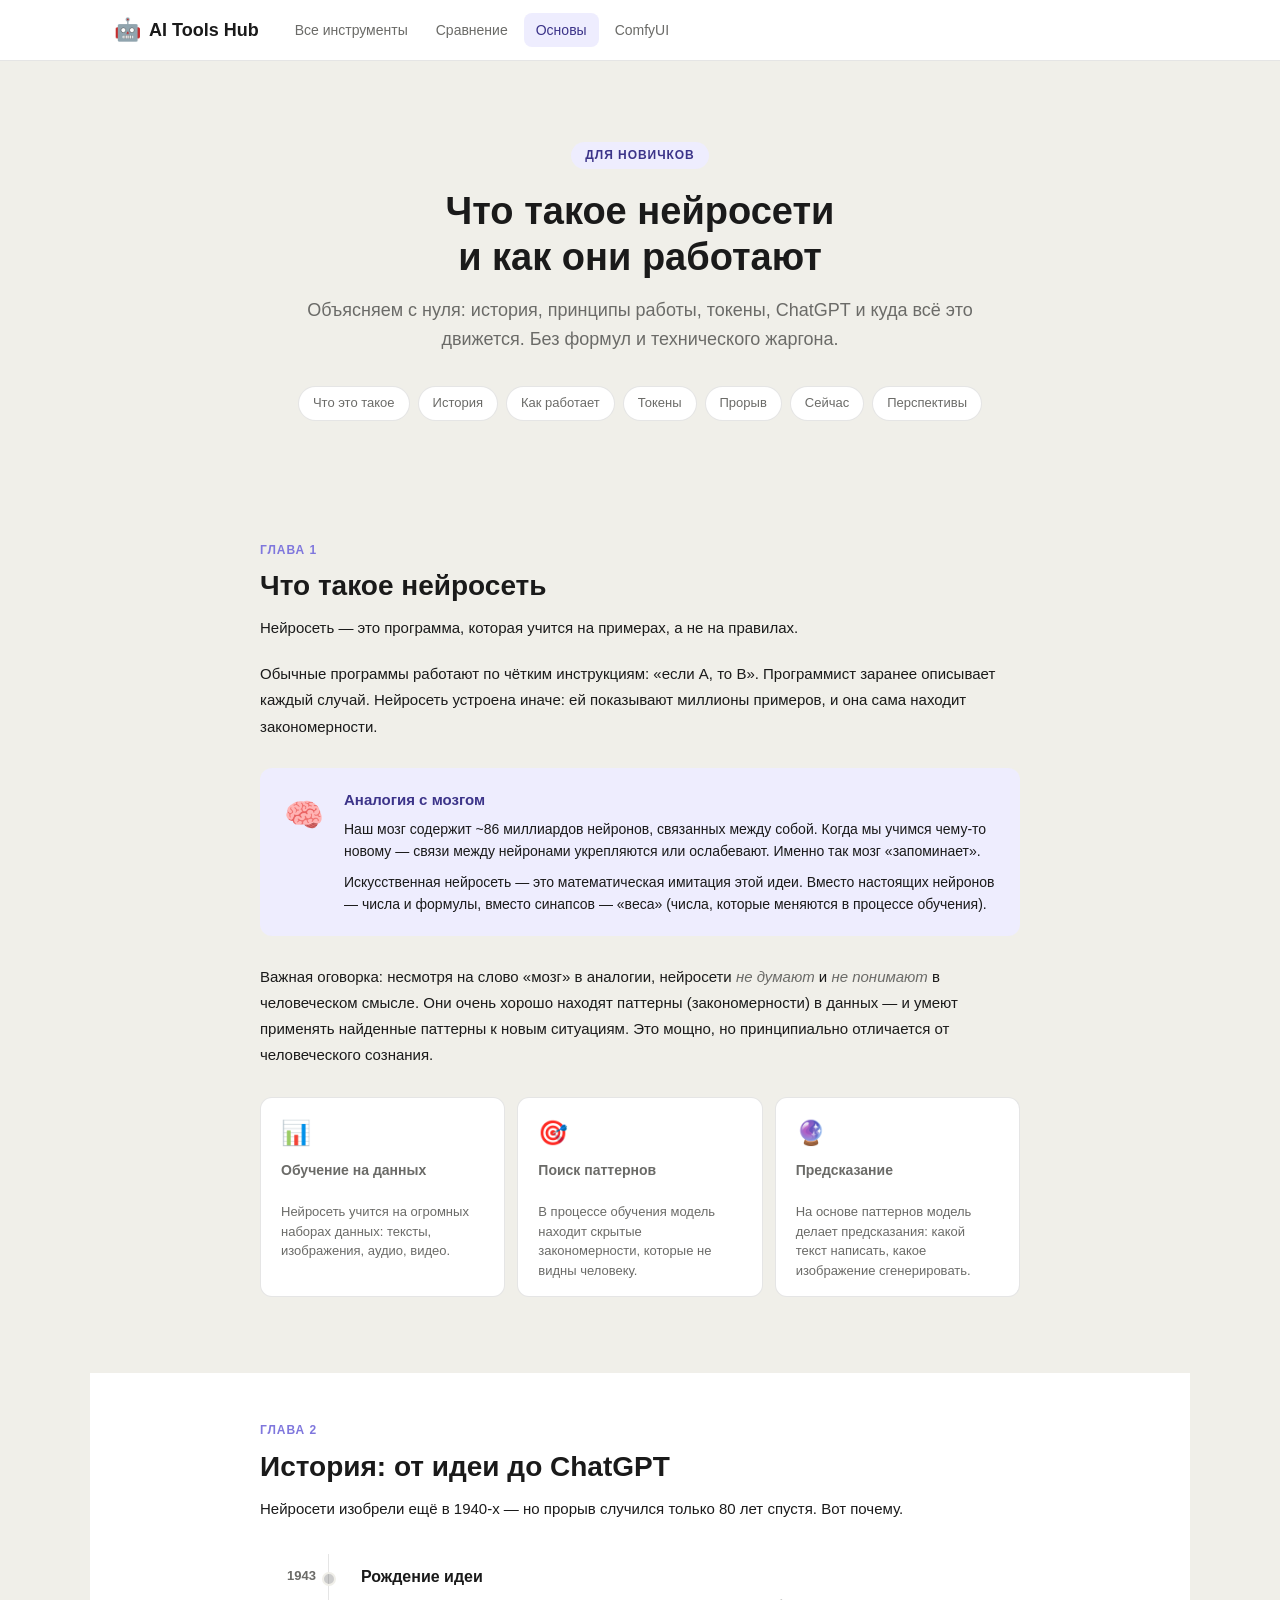
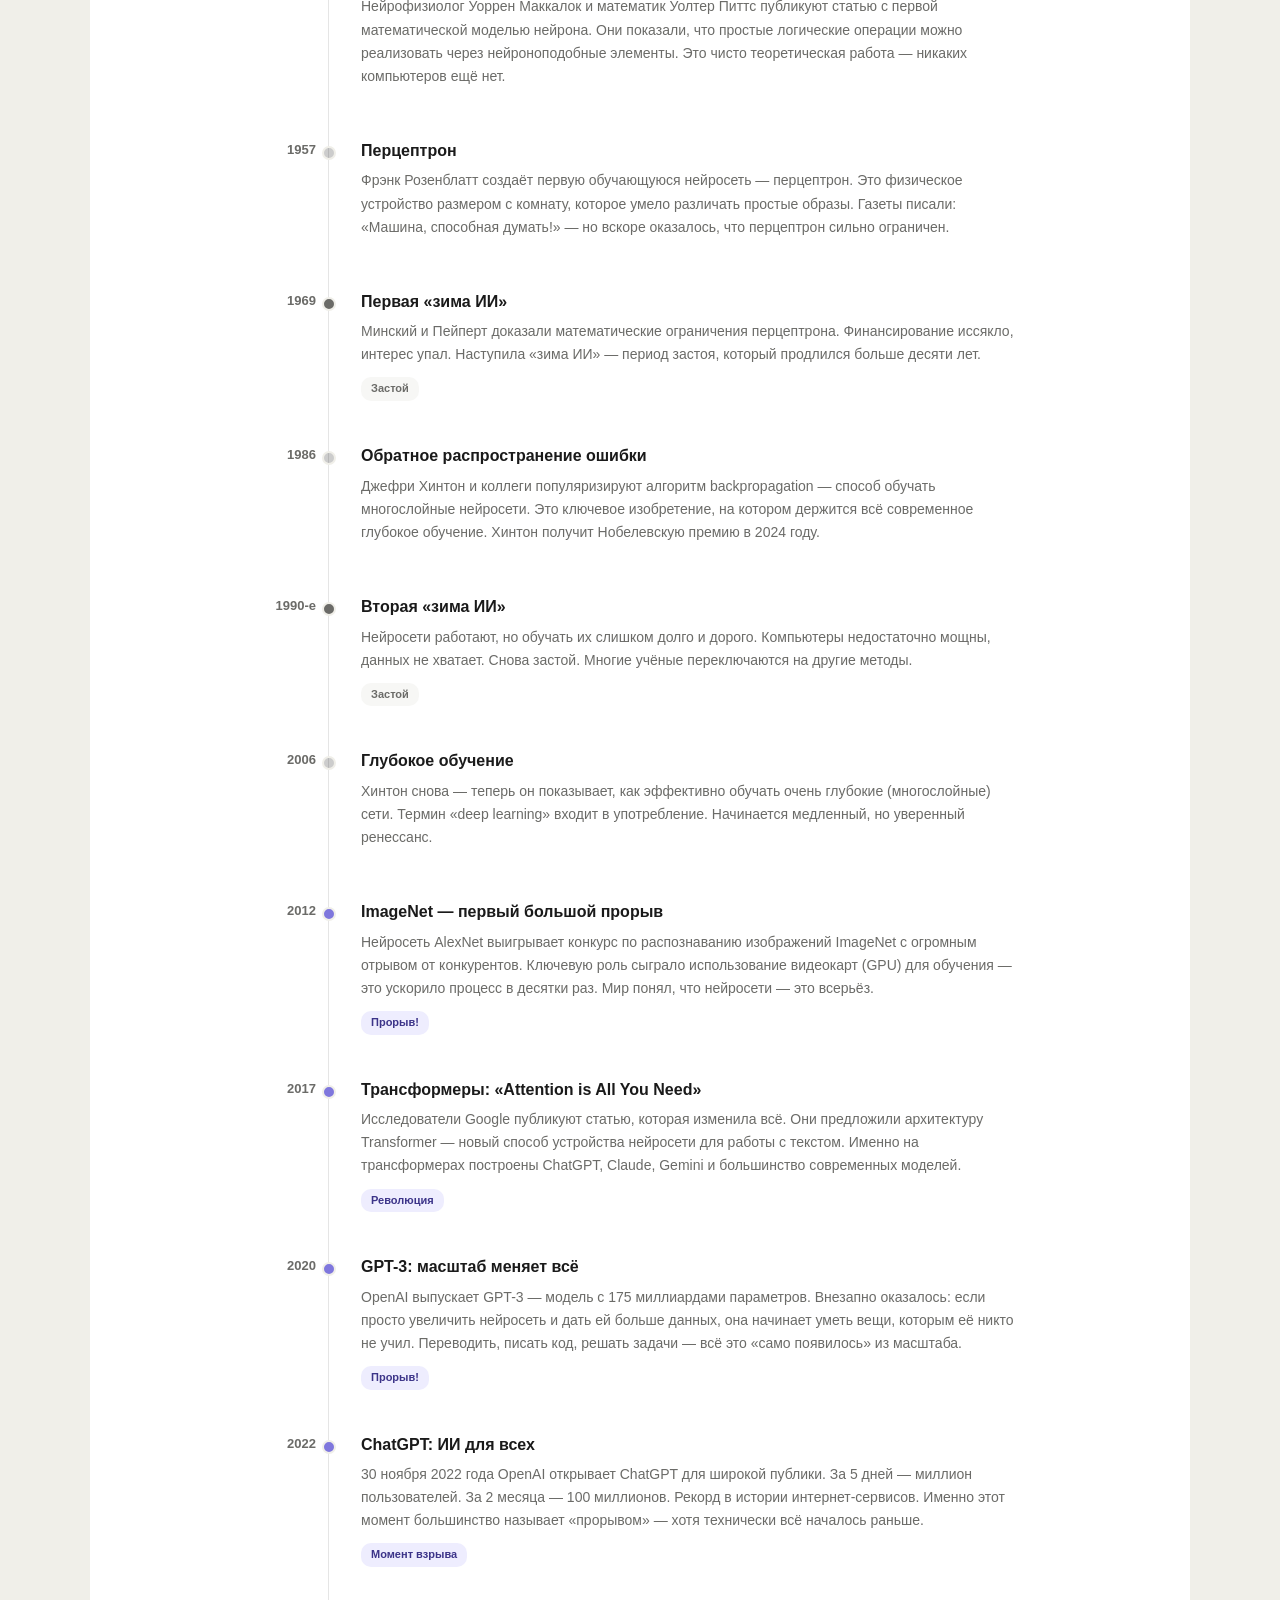
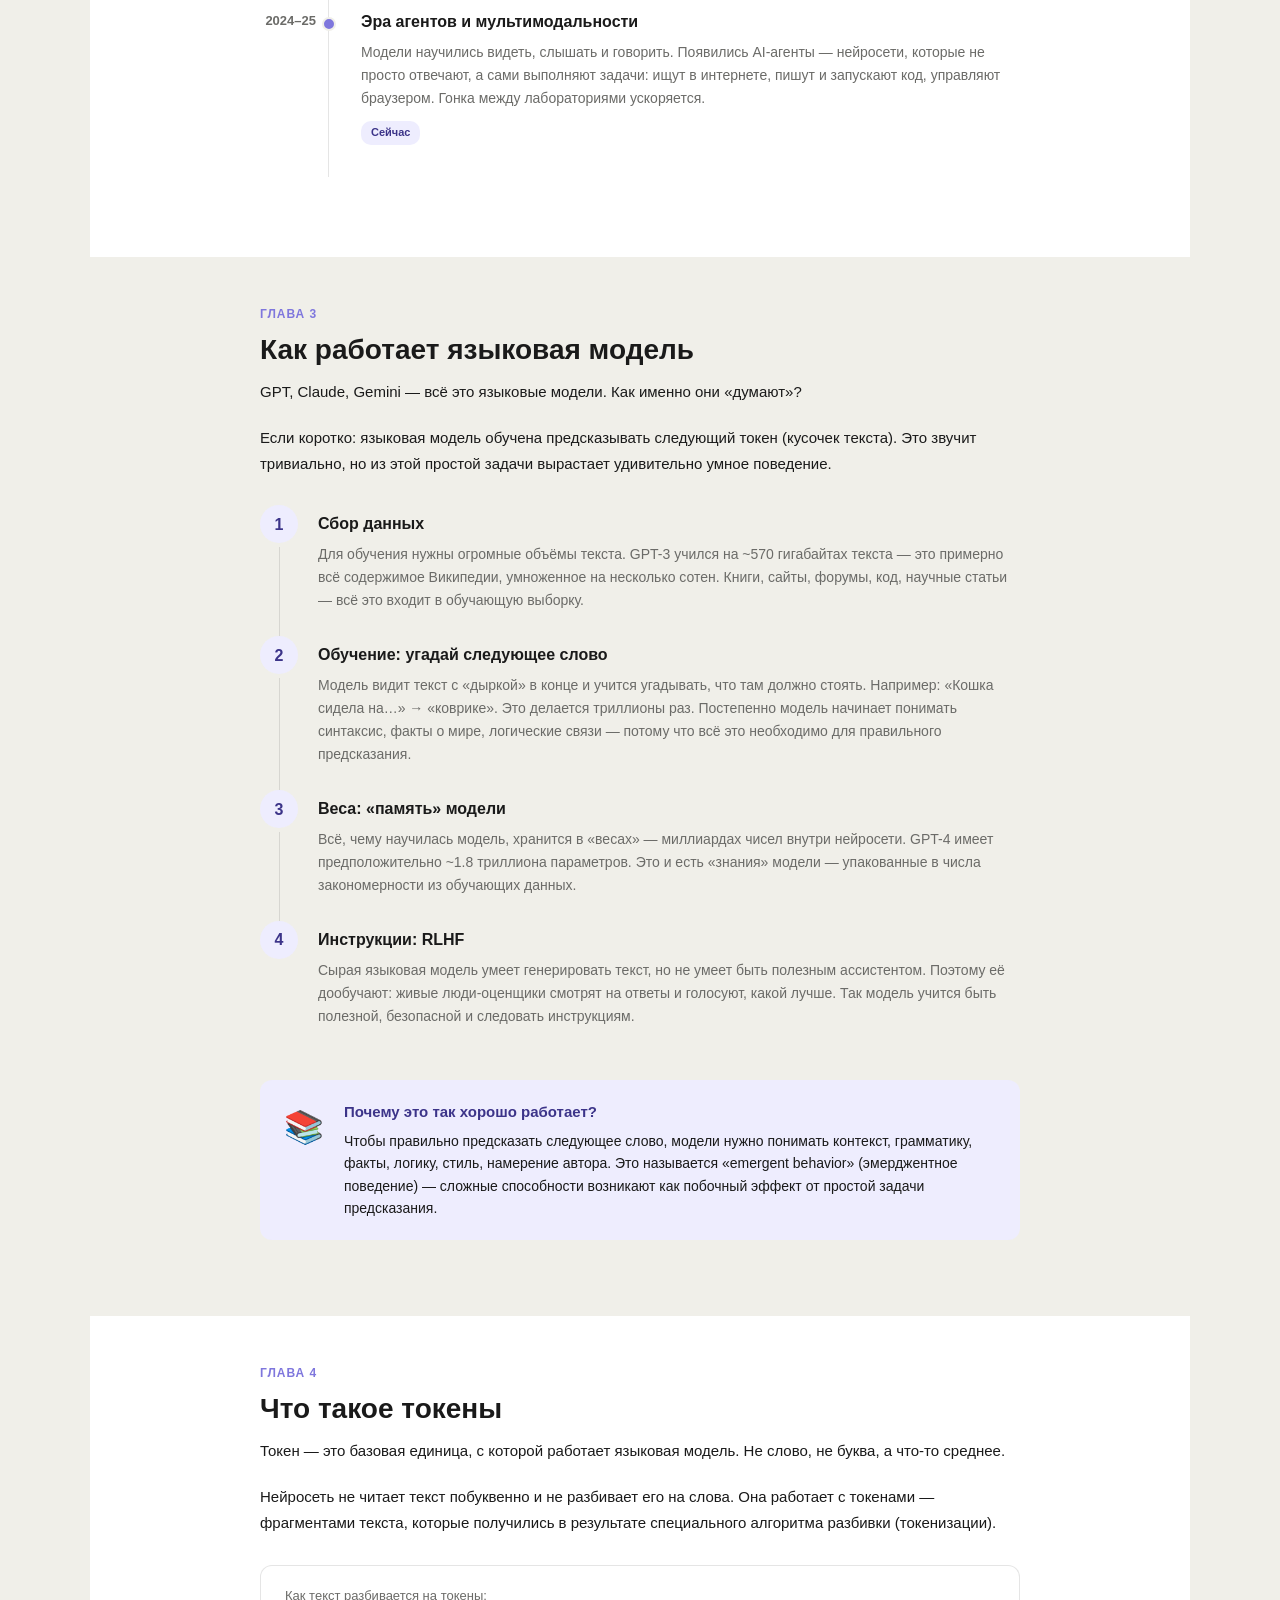
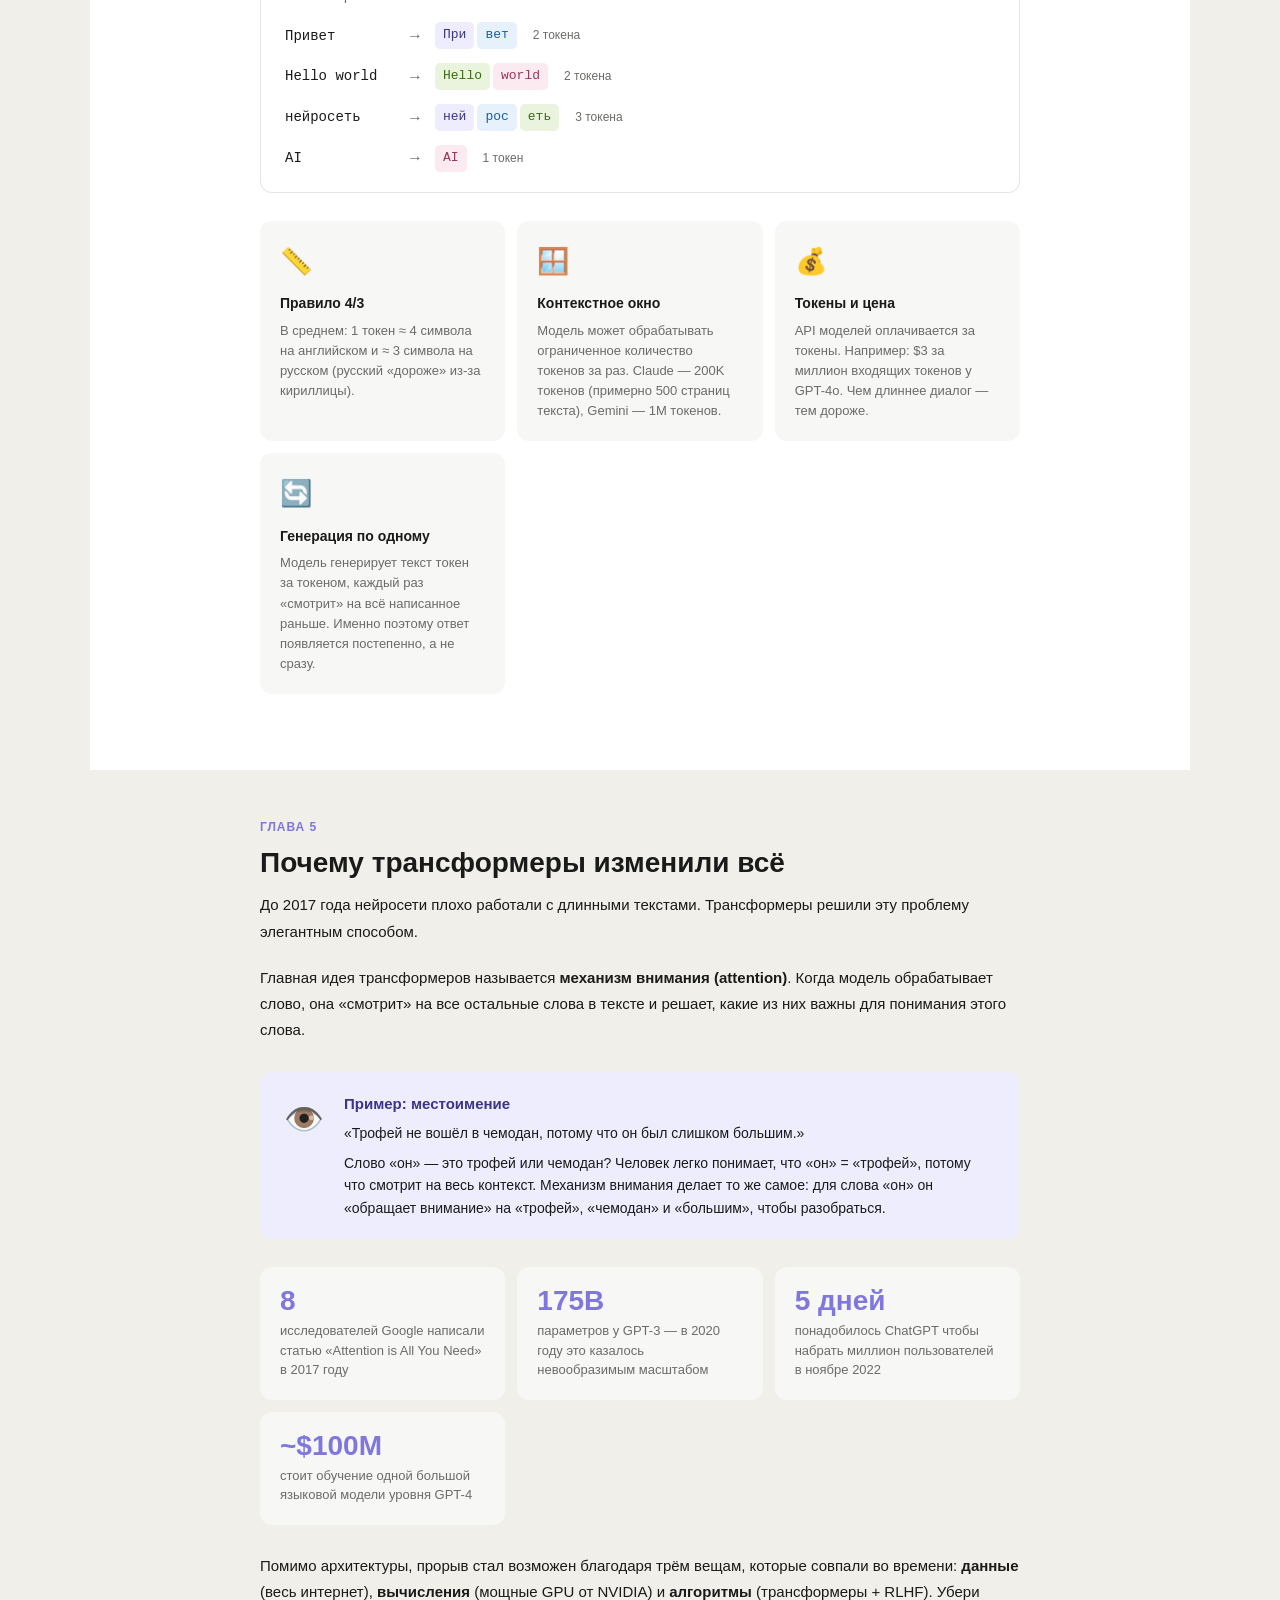
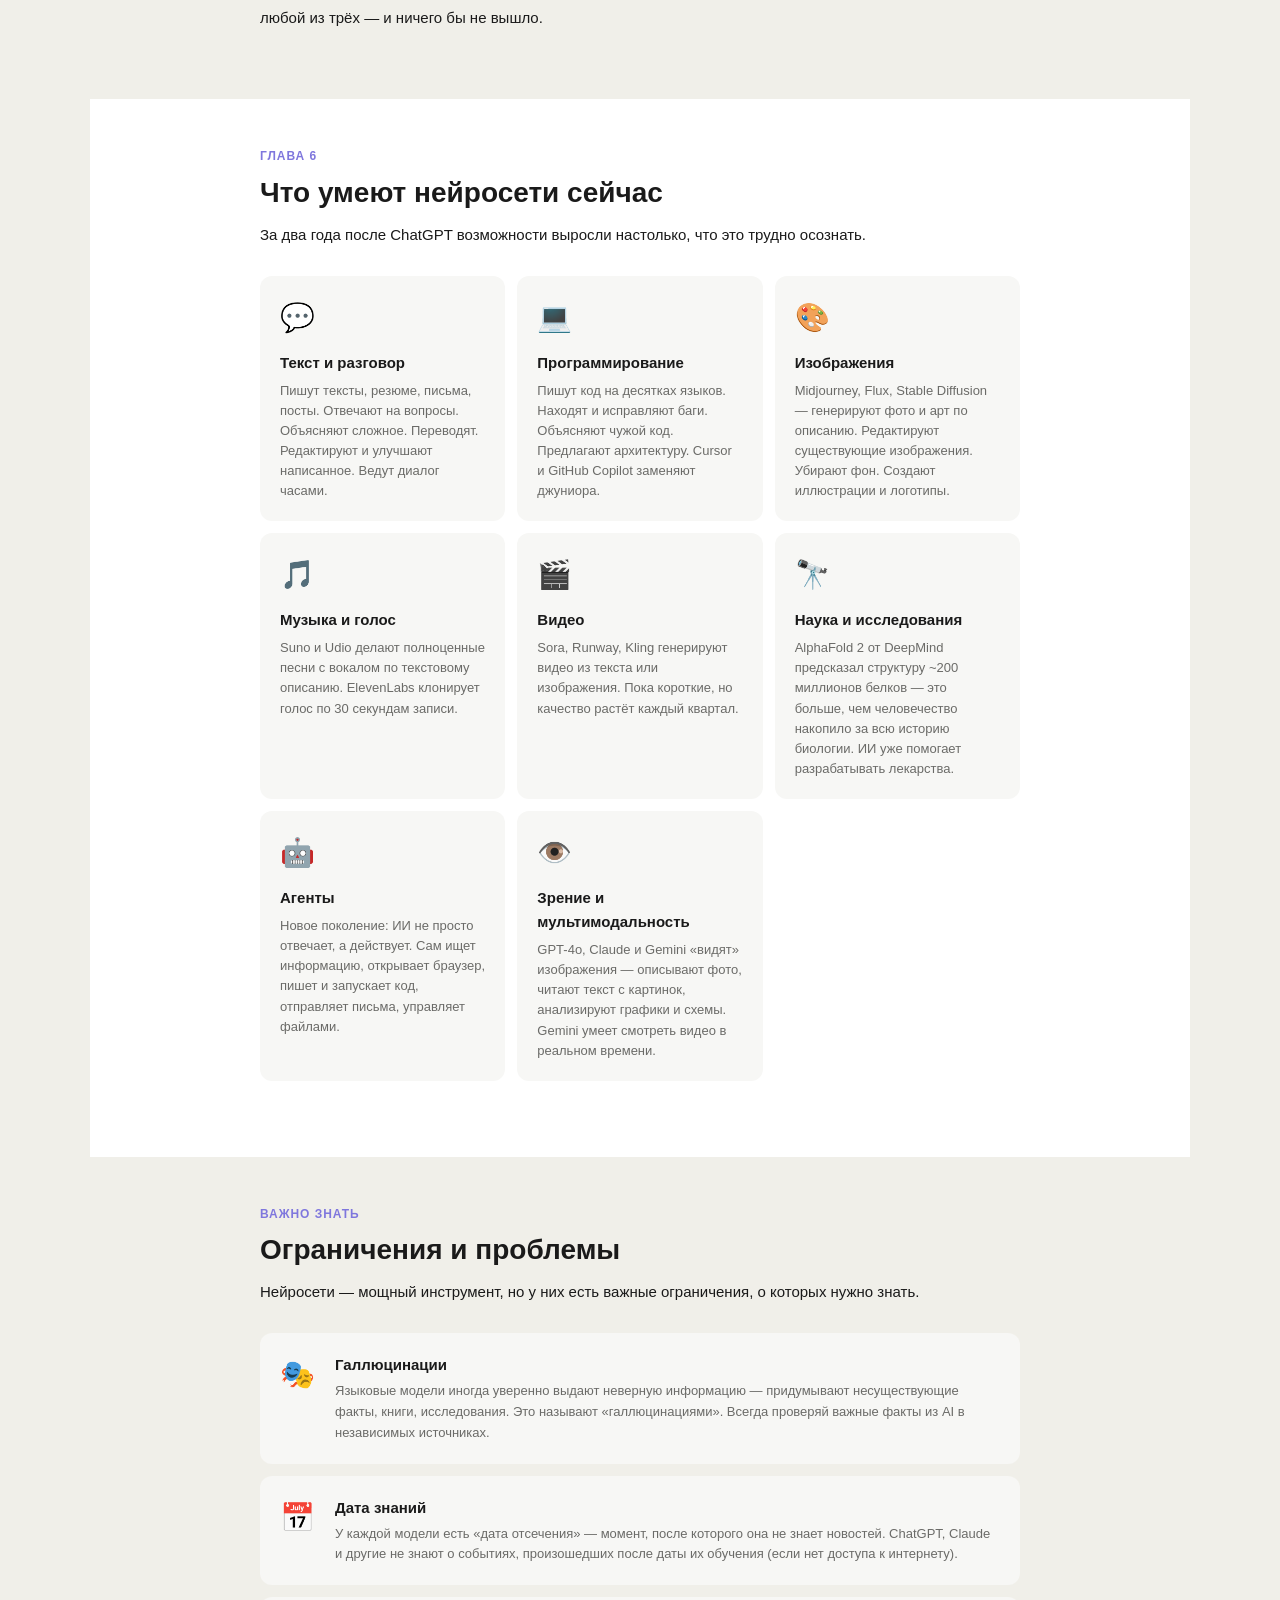
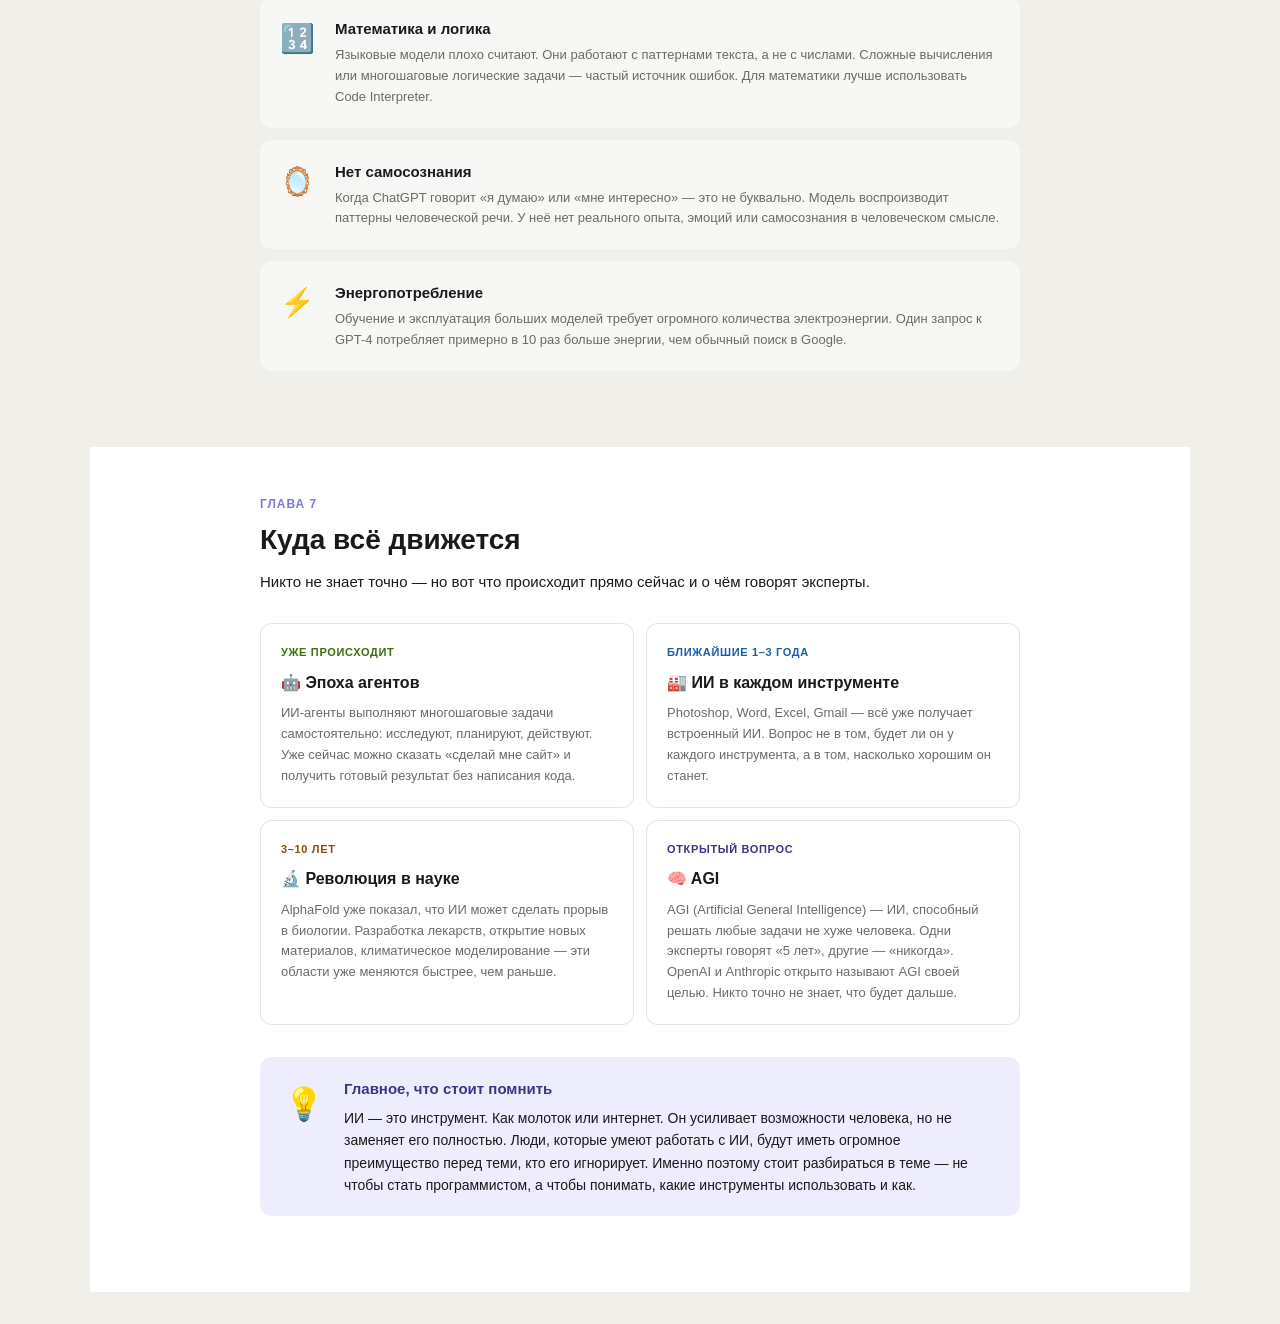
==== commit 3a374aa9: "refactor: сравнение вынесено на отдельную страницу, кнопка-ссылка на карточках" ====
--- a/basics.html
+++ b/basics.html
@@ -16,6 +16,7 @@
     <a href="index.html" class="logo"><span>🤖</span> AI Tools Hub</a>
     <nav class="nav">
       <a href="index.html">Все инструменты</a>
+      <a href="compare.html">Сравнение</a>
       <a href="basics.html" class="active">Основы</a>
       <a href="comfyui.html">ComfyUI</a>
     </nav>
--- a/css/style.css
+++ b/css/style.css
@@ -150,6 +150,23 @@
 .stat-card .num { font-size: 28px; font-weight: 700; color: var(--color-accent); }
 .stat-card .label { font-size: 12px; color: var(--color-text-muted); margin-top: 2px; }
 
+/* Freshness note */
+.freshness-note {
+  font-size: 13px;
+  color: var(--color-text-muted);
+  background: var(--color-bg-secondary);
+  border: 0.5px solid var(--color-border);
+  border-radius: var(--radius-md);
+  padding: 8px 14px;
+  margin-bottom: 1.25rem;
+  display: flex;
+  align-items: center;
+  gap: 8px;
+}
+
+.freshness-icon { font-size: 15px; flex-shrink: 0; }
+.freshness-note strong { color: var(--color-text); }
+
 /* Filters */
 .filters-row {
   display: flex;
@@ -217,22 +234,33 @@
   position: absolute;
   top: 12px;
   right: 12px;
-  width: 22px;
-  height: 22px;
+  width: 24px;
+  height: 24px;
   border-radius: 50%;
   border: 1.5px solid var(--color-border);
   display: flex;
   align-items: center;
   justify-content: center;
-  font-size: 12px;
+  font-size: 14px;
+  font-weight: 500;
   transition: all 0.15s;
   background: var(--color-bg-secondary);
+  color: var(--color-text-muted);
+  cursor: pointer;
+  z-index: 2;
+}
+
+.tool-card .select-indicator:hover {
+  border-color: var(--color-accent);
+  color: var(--color-accent);
+  background: var(--color-accent-bg);
 }
 
 .tool-card.selected .select-indicator {
   background: var(--color-accent);
   border-color: var(--color-accent);
   color: #fff;
+  font-size: 12px;
 }
 
 .tool-header { display: flex; align-items: center; gap: 12px; }
@@ -248,6 +276,8 @@
 
 .tool-name { font-size: 16px; font-weight: 600; }
 .tool-maker { font-size: 12px; color: var(--color-text-muted); margin-top: 1px; }
+
+.tool-card-body { cursor: pointer; flex: 1; display: flex; flex-direction: column; gap: 10px; }
 
 .tool-desc {
   font-size: 13px;
@@ -258,6 +288,22 @@
   -webkit-box-orient: vertical;
   overflow: hidden;
 }
+
+.tool-desc.expanded {
+  display: block;
+  -webkit-line-clamp: unset;
+  overflow: visible;
+}
+
+.desc-more {
+  font-size: 12px;
+  color: var(--color-accent);
+  cursor: pointer;
+  margin-top: -6px;
+  display: block;
+}
+
+.desc-more.expanded { color: var(--color-text-muted); }
 
 .tool-tags { display: flex; gap: 5px; flex-wrap: wrap; }
 
@@ -301,13 +347,26 @@
   .free-badge { background: #173404; color: #97C459; }
 }
 
-.visit-link {
-  font-size: 12px;
-  color: var(--color-accent);
-  opacity: 0;
-  transition: opacity 0.15s;
-}
-.tool-card:hover .visit-link { opacity: 1; }
+.tool-visit-btn {
+  display: flex;
+  align-items: center;
+  justify-content: center;
+  gap: 6px;
+  font-size: 13px;
+  padding: 7px 12px;
+  border-radius: var(--radius-md);
+  border: 0.5px solid var(--color-border);
+  background: var(--color-bg-secondary);
+  color: var(--color-text-muted);
+  transition: all 0.15s;
+  margin-top: 4px;
+  text-decoration: none;
+}
+.tool-visit-btn:hover {
+  background: var(--color-accent-bg);
+  border-color: var(--color-accent);
+  color: var(--color-accent-text);
+}
 
 /* Compare bar */
 .compare-bar {
@@ -416,6 +475,24 @@
 
 .compare-table tr:hover td { background: var(--color-bg-secondary); }
 
+.plan-badge {
+  display: inline-flex;
+  align-items: center;
+  gap: 4px;
+  font-size: 12px;
+  background: var(--color-bg-secondary);
+  border: 0.5px solid var(--color-border);
+  border-radius: 8px;
+  padding: 3px 8px;
+  margin: 2px 3px 2px 0;
+  white-space: nowrap;
+}
+
+.plan-price {
+  font-weight: 600;
+  color: var(--color-accent-text);
+}
+
 .yes { color: #3B6D11; font-weight: 500; }
 .no  { color: #A32D2D; }
 .part { color: #854F0B; }
